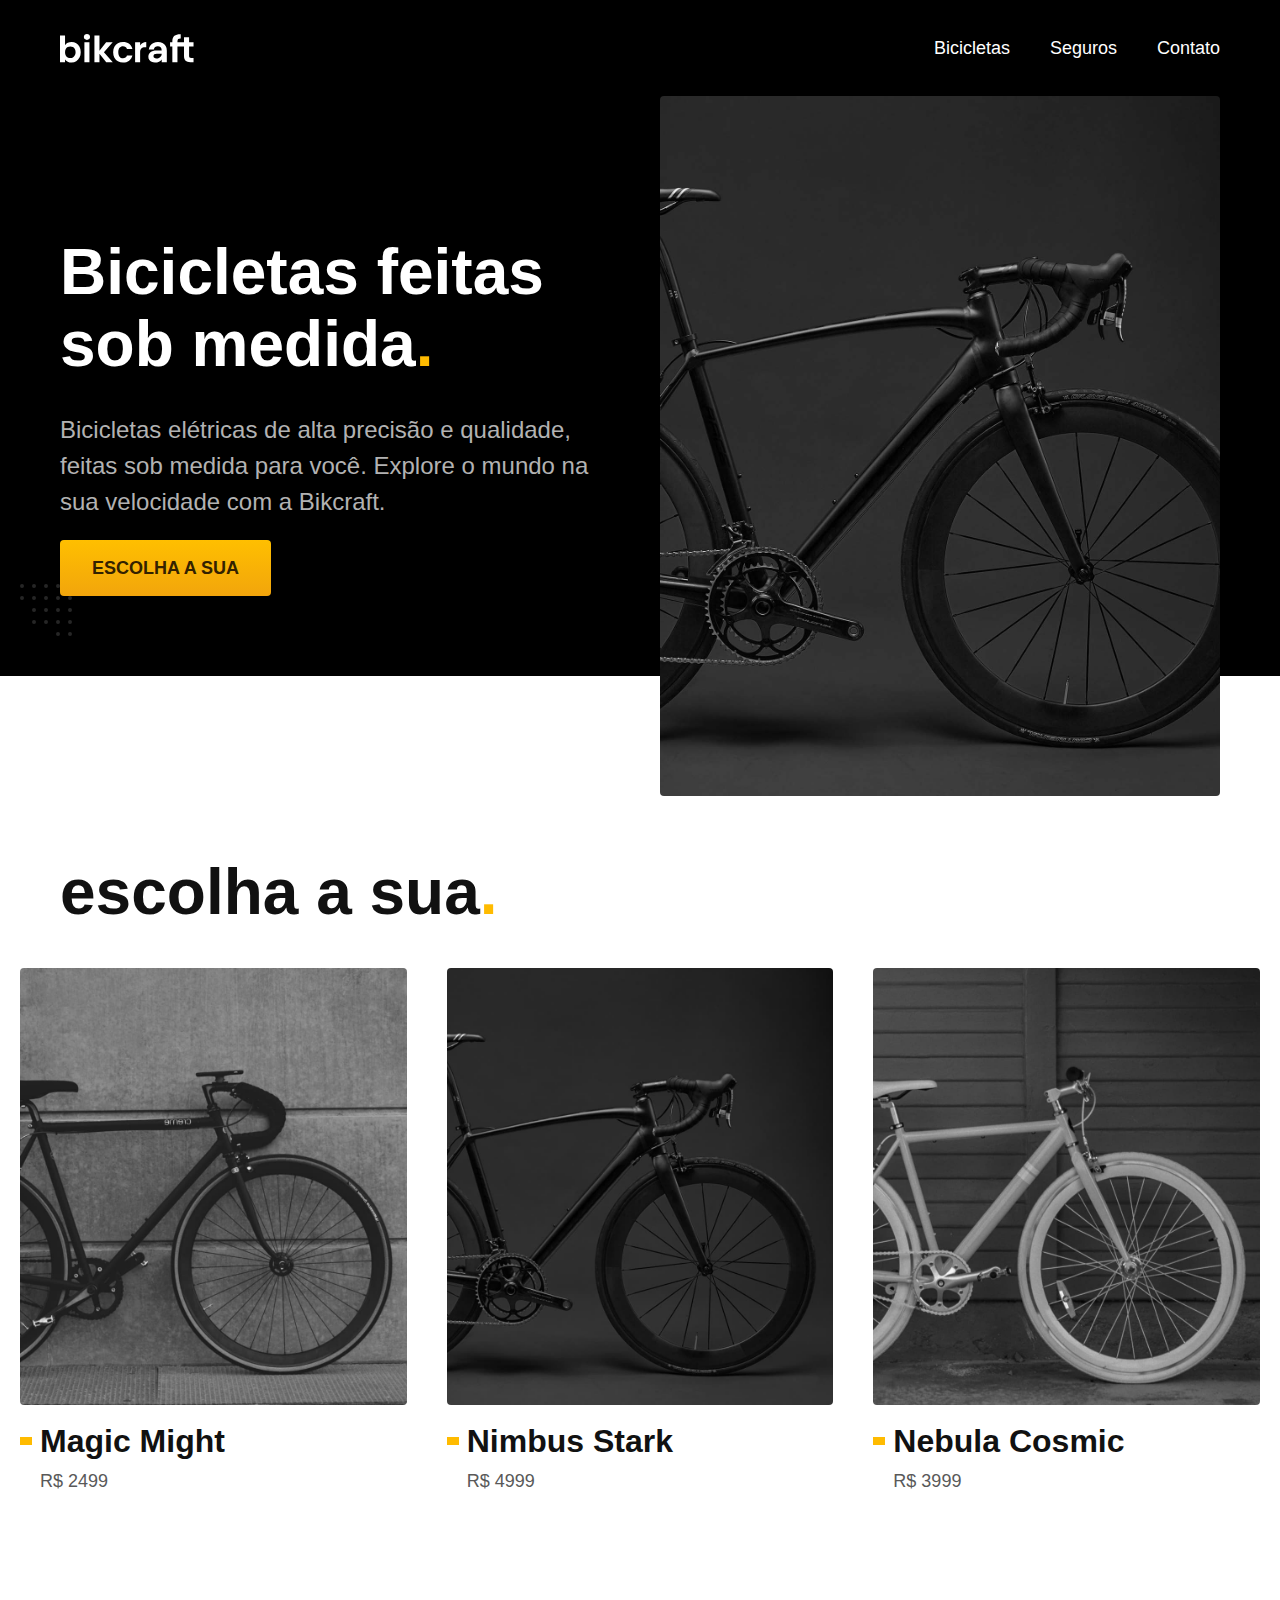
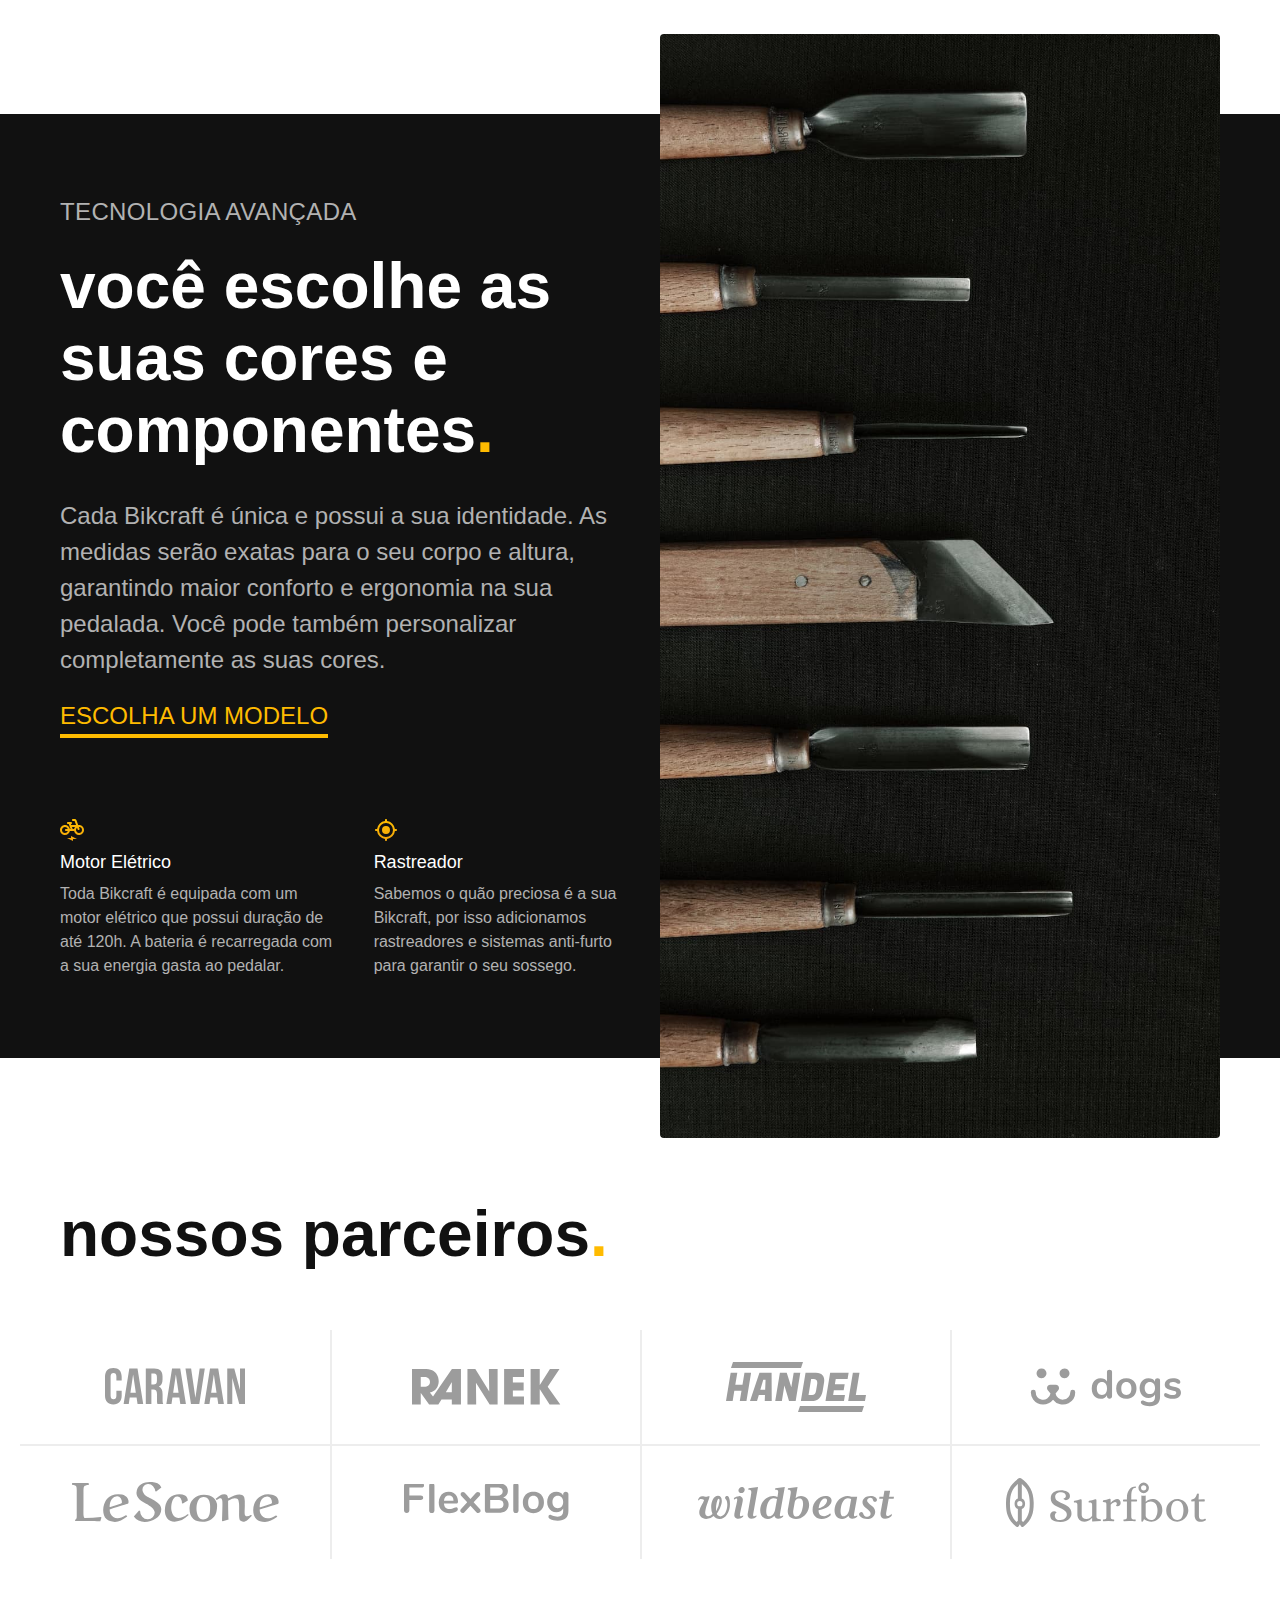
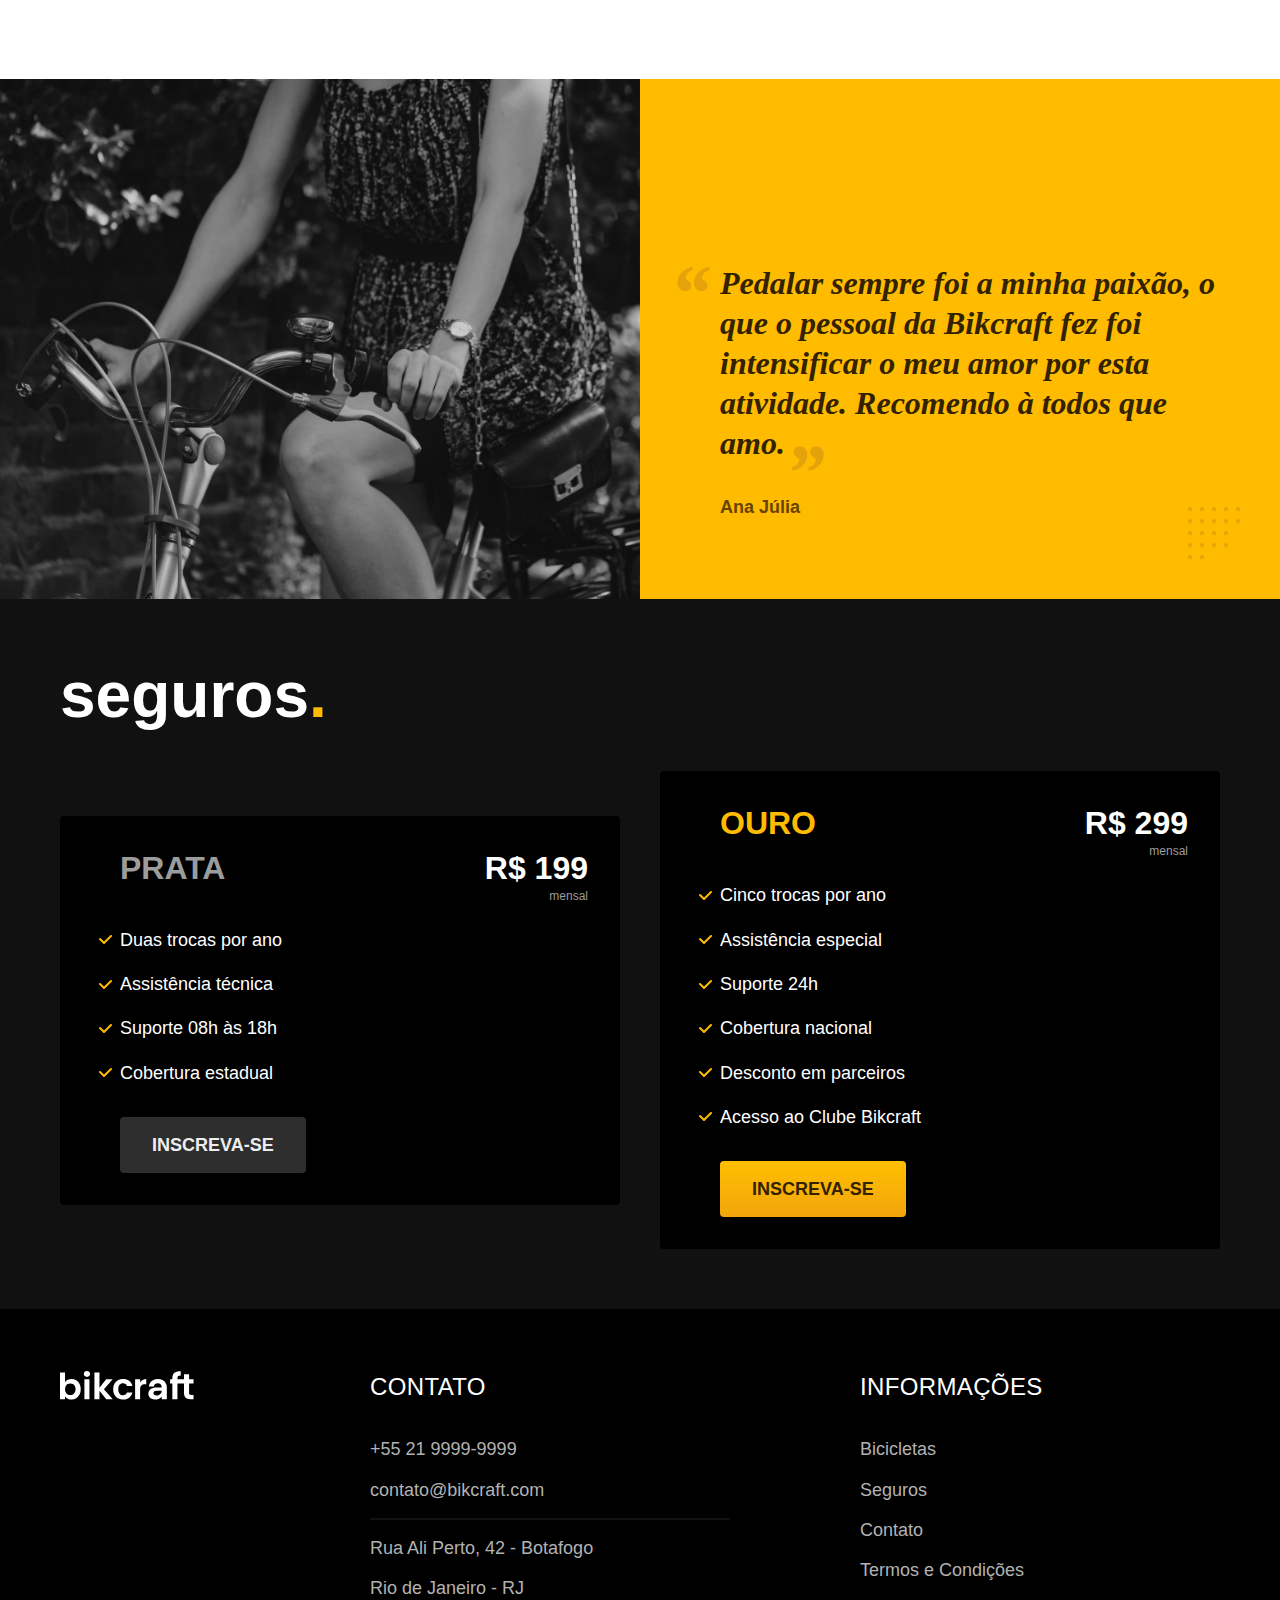
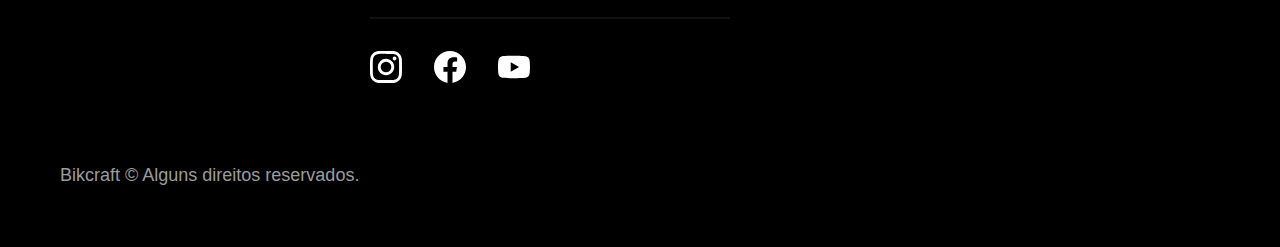
==== index.html @ 07f013b3 "titulo" ====
<!DOCTYPE html>
<html lang="pt-br">

<head>
  <meta charset="UTF-8">
  <meta name="viewport" content="width=device-width, initial-scale=1.0">

  <title>ARROIZIN - Bicicletas Elétricas</title>
  <meta name="description" content="Bicicletas elétricas de alta precisão e qualidade, feitas sob medida para o cliente. Explore o mundo na sua velocidade com a Bikcraft.">

  <link rel="preload" href="./css/style.css" as="style">
  <link rel="stylesheet" href="./css/style.css">
</head>

<body>
  <header class="header-bg">
    <div class="header container">
      <a href="./">
        <img src="./img/bikcraft.svg" width="136" height="32" alt="Bikcraft">
      </a>

      <nav aria-label="primaria">
        <ul class="header-menu font-1-m cor-0">
          <li><a href="./bicicletas.html">Bicicletas</a></li>
          <li><a href="./seguros.html">Seguros</a></li>
          <li><a href="./contato.html">Contato</a></li>
        </ul>
      </nav>
    </div>
  </header>

  <main class="introducao-bg">
    <div class="introducao container">
      <div class="introducao-conteudo">
        <h1 class="font-1-xxl cor-0">Bicicletas feitas sob medida<span class="cor-p1">.</span></h1>
        <p class="font-2-l cor-5">Bicicletas elétricas de alta precisão e qualidade, feitas sob medida para você. Explore o mundo na sua velocidade com a Bikcraft.</p>
        <a class="botao" href="./bicicletas.html">Escolha a sua</a>
      </div>
      <picture>
        <source media="(max-width: 800px)" srcset="./img/bicicletas/nimbus.jpg">
        <img src="./img/fotos/introducao.jpg" width="1280" height="1600" alt="Bicicleta elétrica preta.">
      </picture>
    </div>
  </main>

  <article class="bicicletas-lista">
    <h2 class="container font-1-xxl">escolha a sua<span class="cor-p1">.</span></h2>

    <ul>
      <li>
        <a href="./bicicletas/magic.html">
          <img src="./img/bicicletas/magic-home.jpg" alt="Bicicleta preta" width="920" height="1040">
          <h3 class="font-1-xl">Magic Might</h3>
          <span class="font-2-m cor-8">R$ 2499</span>
        </a>
      </li>
      <li>
        <a href="./bicicletas/nimbus.html">
          <img src="./img/bicicletas/nimbus-home.jpg" alt="Bicicleta preta" width="920" height="1040">
          <h3 class="font-1-xl">Nimbus Stark</h3>
          <span class="font-2-m cor-8">R$ 4999</span>
        </a>
      </li>
      <li>
        <a href="./bicicletas/nebula.html">
          <img src="./img/bicicletas/nebula-home.jpg" alt="Bicicleta preta" width="920" height="1040">
          <h3 class="font-1-xl">Nebula Cosmic</h3>
          <span class="font-2-m cor-8">R$ 3999</span>
        </a>
      </li>
    </ul>
  </article>

  <article class="tecnologia-bg">
    <div class="tecnologia container">
      <div class="tecnologia-conteudo">
        <span class="font-2-l-b cor-5">Tecnologia Avançada</span>
        <h2 class="font-1-xxl cor-0">você escolhe as suas cores e componentes<span class="cor-p1">.</span></h2>
        <p class="font-2-l cor-5">Cada Bikcraft é única e possui a sua identidade. As medidas serão exatas para o seu corpo e altura, garantindo maior conforto e ergonomia na sua pedalada. Você pode também personalizar completamente as suas cores.</p>
        <a class="link" href="./bicicletas.html">Escolha um modelo</a>
        <div class="tecnologia-vantagens">
          <div>
            <img src="./img/icones/eletrica.svg" width="24" height="24" alt="">
            <h3 class="font-1-m cor-0">Motor Elétrico</h3>
            <p class="font-2-s cor-5">Toda Bikcraft é equipada com um motor elétrico que possui duração de até 120h. A bateria é recarregada com a sua energia gasta ao pedalar.</p>
          </div>
          <div>
            <img src="./img/icones/rastreador.svg" width="24" height="24" alt="">
            <h3 class="font-1-m cor-0">Rastreador</h3>
            <p class="font-2-s cor-5">Sabemos o quão preciosa é a sua Bikcraft, por isso adicionamos rastreadores e sistemas anti-furto para garantir o seu sossego.</p>
          </div>
        </div>
      </div>
      <div class="tecnologia-imagem">
        <img src="./img/fotos/tecnologia.jpg" width="1200" height="1920" alt="">
      </div>
    </div>
  </article>

  <section class="parceiros" aria-label="Nossos Parceiros">
    <h2 class="container font-1-xxl">nossos parceiros<span class="cor-p1">.</span></h2>

    <ul>
      <li><img src="./img/parceiros/caravan.svg" alt="Caravan" width="140" height="38"></li>
      <li><img src="./img/parceiros/ranek.svg" alt="Ranek" width="149" height="36"></li>
      <li><img src="./img/parceiros/handel.svg" alt="Handel" width="140" height="50"></li>
      <li><img src="./img/parceiros/dogs.svg" alt="Dogs" width="152" height="39"></li>
      <li><img src="./img/parceiros/lescone.svg" alt="LeScone" width="208" height="41"></li>
      <li><img src="./img/parceiros/flexblog.svg" alt="FlexBlog" width="165" height="38"></li>
      <li><img src="./img/parceiros/wildbeast.svg" alt="Wildbeast" width="196" height="34"></li>
      <li><img src="./img/parceiros/surfbot.svg" alt="Surfbot" width="200" height="49"></li>
    </ul>
  </section>

  <section class="depoimento" aria-label="Depoimento">
    <div>
      <img src="./img/fotos/depoimento.jpg" width="1560" height="1360" alt="Pessoa pedalando uma bicicleta Bikcraft">
    </div>
    <div class="depoimento-conteudo">
      <blockquote class="font-1-xl cor-p5">
        <p>Pedalar sempre foi a minha paixão, o que o pessoal da Bikcraft fez foi intensificar o meu amor por esta atividade. Recomendo à todos que amo.</p>
      </blockquote>
      <span class="font-1-m-b cor-p4">Ana Júlia</span>
    </div>
  </section>

  <article class="seguros-bg">
    <div class="seguros container">
      <h2 class="font-1-xxl cor-0">seguros<span class="cor-p1">.</span></h2>
      <div class="seguros-item">
        <h3 class="font-1-xl cor-6">PRATA</h3>
        <span class="font-1-xl cor-0">R$ 199 <span class="font-1-xs cor-6">mensal</span></span>
        <ul class="font-2-m cor-0">
          <li>Duas trocas por ano</li>
          <li>Assistência técnica</li>
          <li>Suporte 08h às 18h</li>
          <li>Cobertura estadual</li>
        </ul>
        <a class="botao secundario" href="./orcamento.html">Inscreva-se</a>
      </div>

      <div class="seguros-item">
        <h3 class="font-1-xl cor-p1">OURO</h3>
        <span class="font-1-xl cor-0">R$ 299 <span class="font-1-xs cor-6">mensal</span></span>
        <ul class="font-2-m cor-0">
          <li>Cinco trocas por ano</li>
          <li>Assistência especial</li>
          <li>Suporte 24h</li>
          <li>Cobertura nacional</li>
          <li>Desconto em parceiros</li>
          <li>Acesso ao Clube Bikcraft</li>
        </ul>
        <a class="botao" href="./orcamento.html">Inscreva-se</a>
      </div>
    </div>
  </article>

  <footer class="footer-bg">
    <div class="footer container">
      <img src="./img/bikcraft.svg" width="136" height="32" alt="Bikcraft">
      <div class="footer-contato">
        <h3 class="font-2-l-b cor-0">Contato</h3>
        <ul class="font-2-m cor-5">
          <li><a href="tel:+552199999999">+55 21 9999-9999</a></li>
          <li><a href="mailto:contato@bikcraft.com">contato@bikcraft.com</a></li>
          <li>Rua Ali Perto, 42 - Botafogo</li>
          <li>Rio de Janeiro - RJ</li>
        </ul>
        <div class="footer-redes">
          <a href="./">
            <img src="./img/redes/instagram.svg" width="32" height="32" alt="Instagram">
          </a>
          <a href="./">
            <img src="./img/redes/facebook.svg" width="32" height="32" alt="Facebook">
          </a>
          <a href="./">
            <img src="./img/redes/youtube.svg" width="32" height="32" alt="Youtube">
          </a>
        </div>
      </div>
      <div class="footer-informacoes">
        <h3 class="font-2-l-b cor-0">Informações</h3>
        <nav>
          <ul class="font-1-m cor-5">
            <li><a href="./bicicletas.html">Bicicletas</a></li>
            <li><a href="./seguros.html">Seguros</a></li>
            <li><a href="./contato.html">Contato</a></li>
            <li><a href="./termos.html">Termos e Condições</a></li>
          </ul>
        </nav>
      </div>
      <p class="footer-copy font-2-m cor-6">Bikcraft © Alguns direitos reservados.</p>
    </div>
  </footer>
</body>

</html>
---- css/style.css ----
@import "./global/global.css";
@import "./utilidades/tipografia.css";
@import "./utilidades/cores.css";

@import "./global/header.css";
@import "./global/footer.css";

/* Utilidades */
@import "./utilidades/componentes.css";
@import "./utilidades/formulario.css";

/* Home */
@import "./home/introducao.css";
@import "./home/tecnologia.css";
@import "./home/parceiros.css";
@import "./home/depoimento.css";

/* Bicicletas */
@import "./bicicletas/bicicletas-lista.css";
@import "./bicicletas/bicicletas.css";

/* Bicicleta */
@import "./bicicleta/bicicleta.css";
@import "./bicicleta/seguro.css";

/* Seguros */
@import "./seguros/seguros.css";
@import "./seguros/vantagens.css";
@import "./seguros/perguntas.css";

/* Contato */
@import "./contato/contato.css";
@import "./contato/lojas.css";

/* Contato */
@import "./orcamento/orcamento.css";

/* Termos */
@import "./termos/termos.css";
---- css/style.css ----
@import "./global/global.css";
@import "./utilidades/tipografia.css";
@import "./utilidades/cores.css";

@import "./global/header.css";
@import "./global/footer.css";

/* Utilidades */
@import "./utilidades/componentes.css";
@import "./utilidades/formulario.css";

/* Home */
@import "./home/introducao.css";
@import "./home/tecnologia.css";
@import "./home/parceiros.css";
@import "./home/depoimento.css";

/* Bicicletas */
@import "./bicicletas/bicicletas-lista.css";
@import "./bicicletas/bicicletas.css";

/* Bicicleta */
@import "./bicicleta/bicicleta.css";
@import "./bicicleta/seguro.css";

/* Seguros */
@import "./seguros/seguros.css";
@import "./seguros/vantagens.css";
@import "./seguros/perguntas.css";

/* Contato */
@import "./contato/contato.css";
@import "./contato/lojas.css";

/* Contato */
@import "./orcamento/orcamento.css";

/* Termos */
@import "./termos/termos.css";
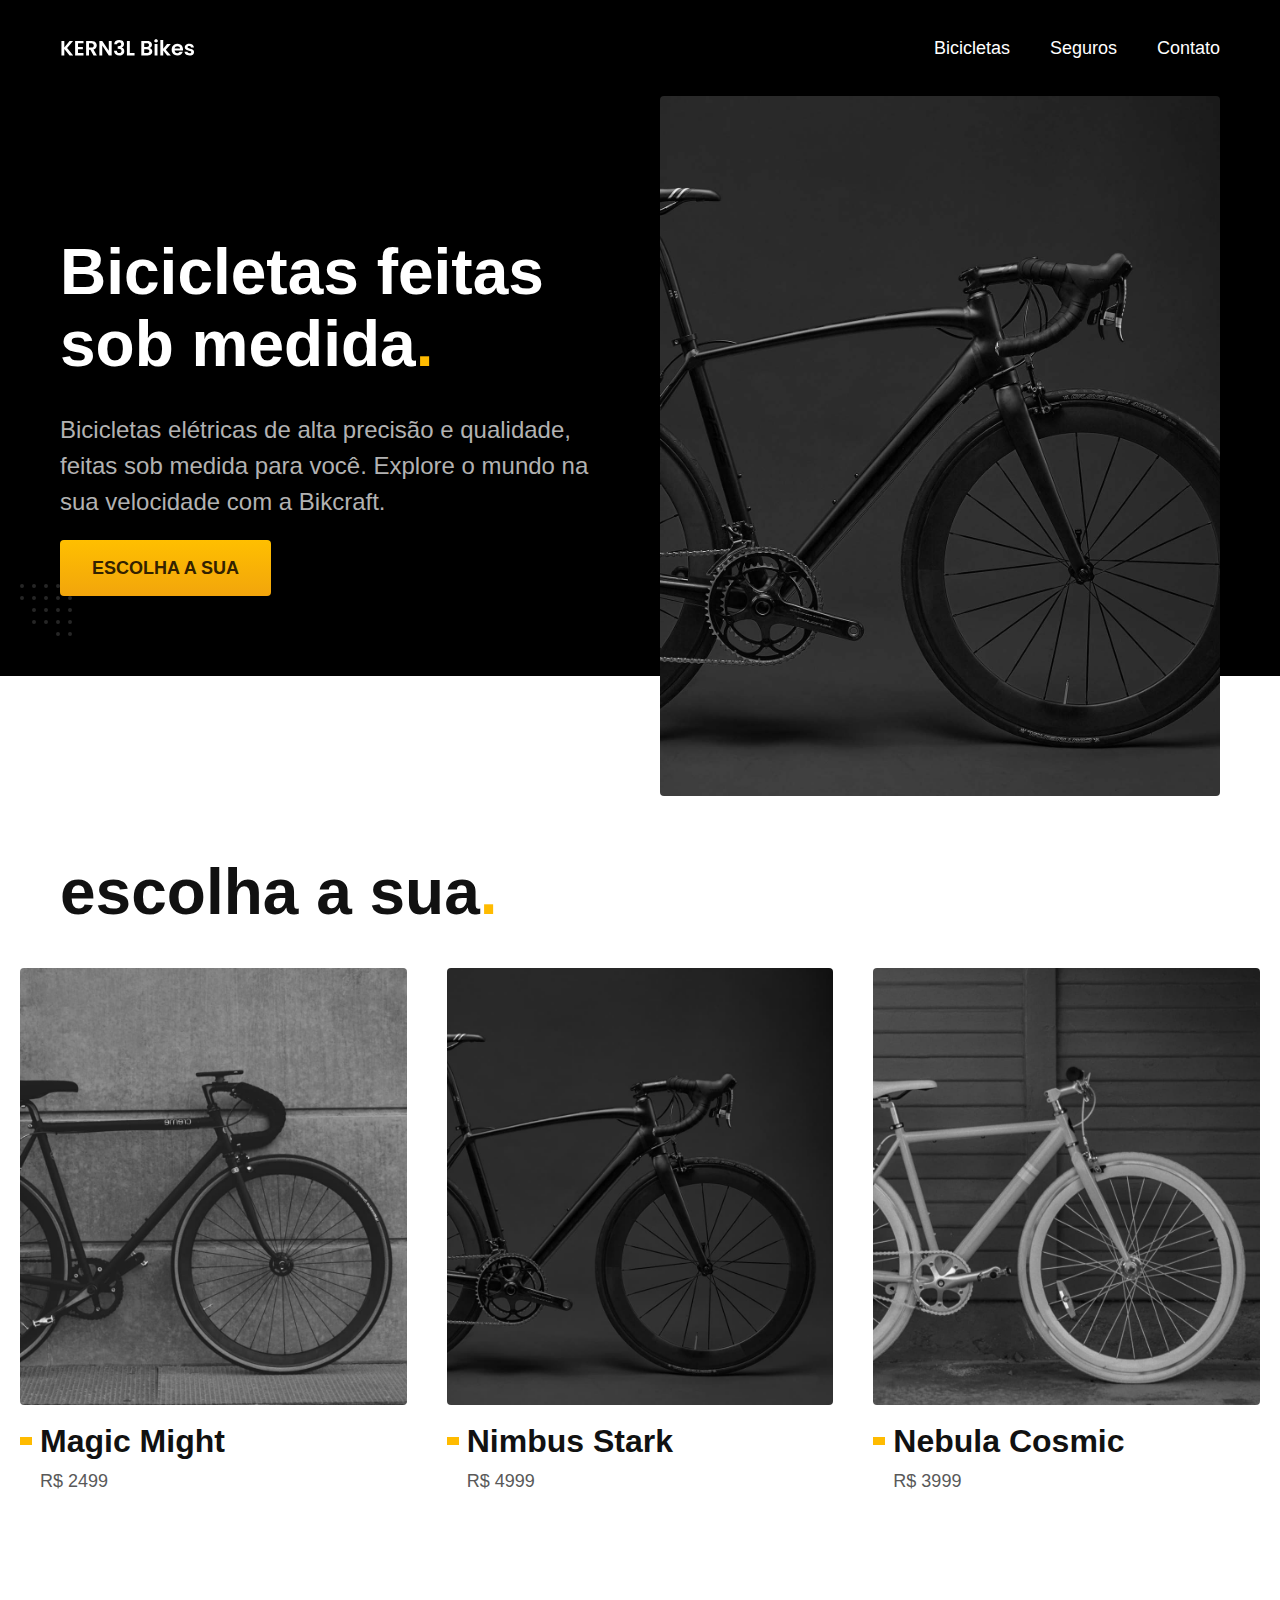
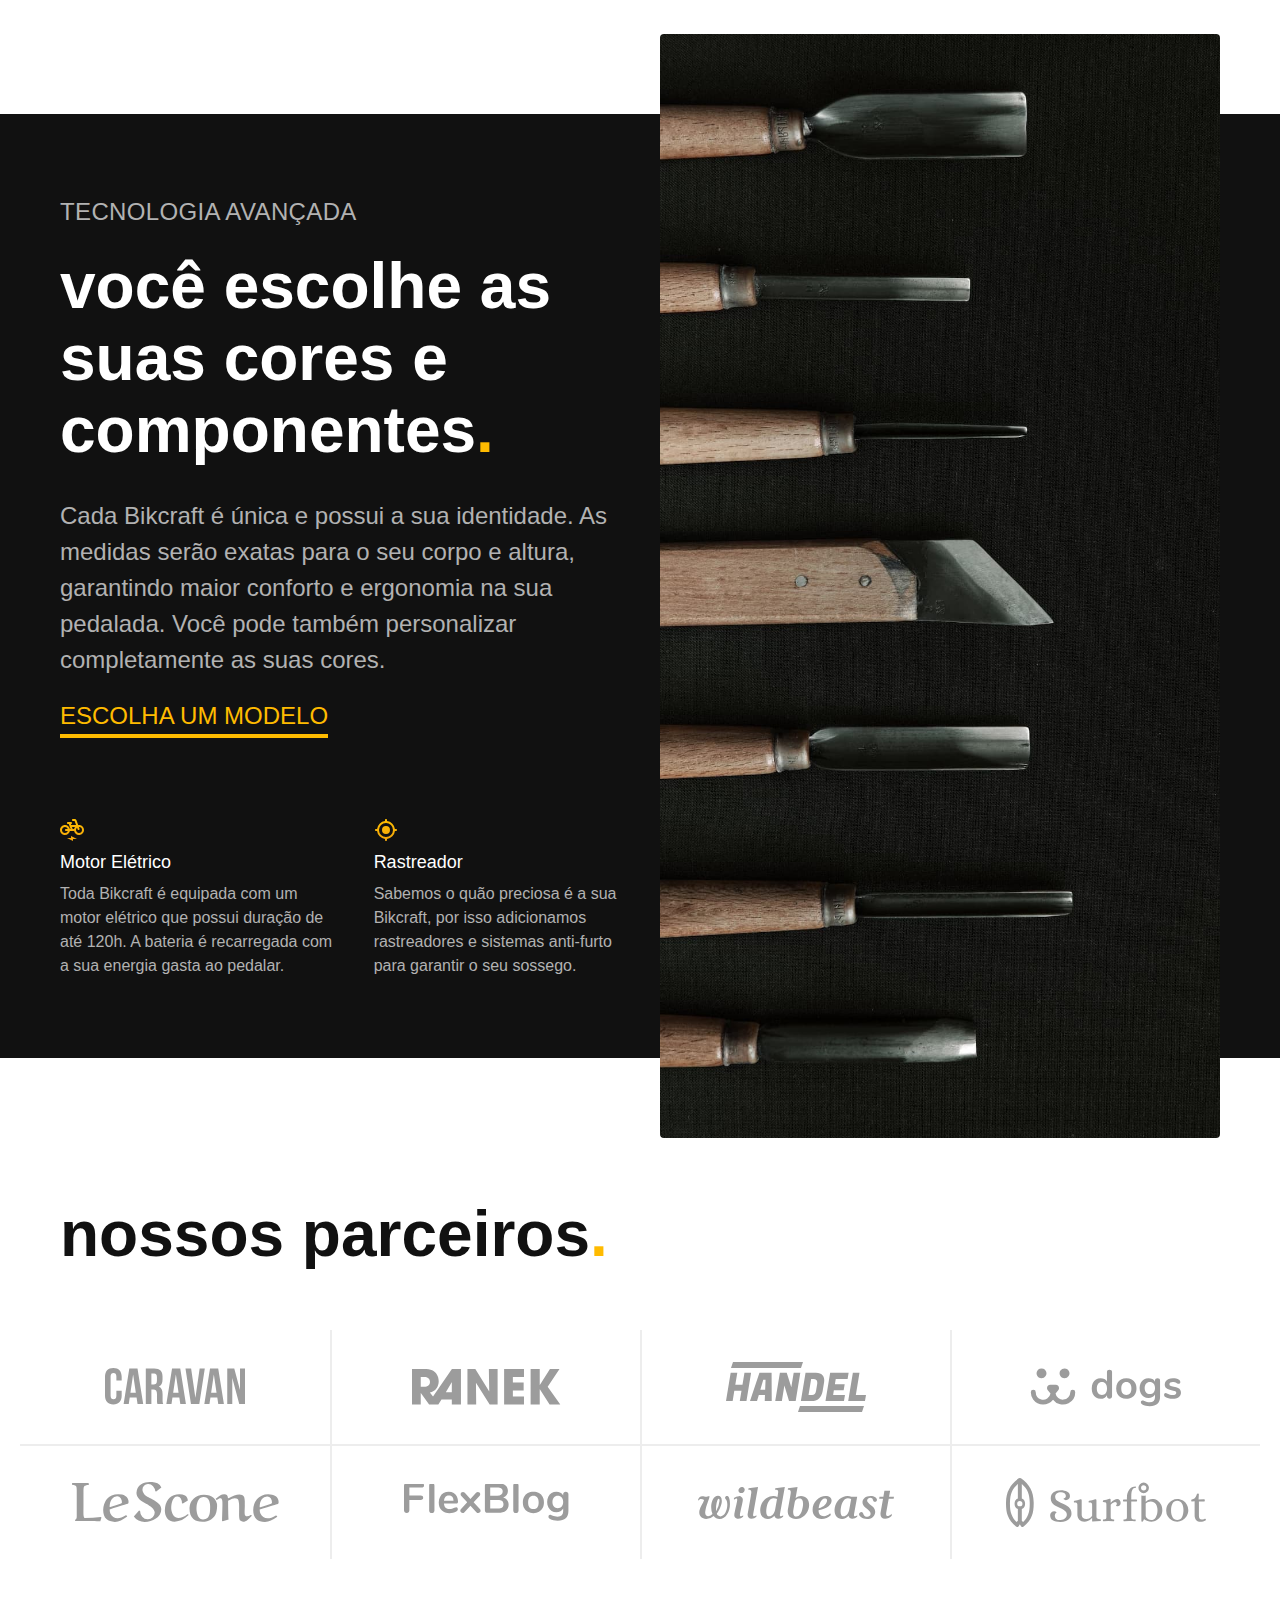
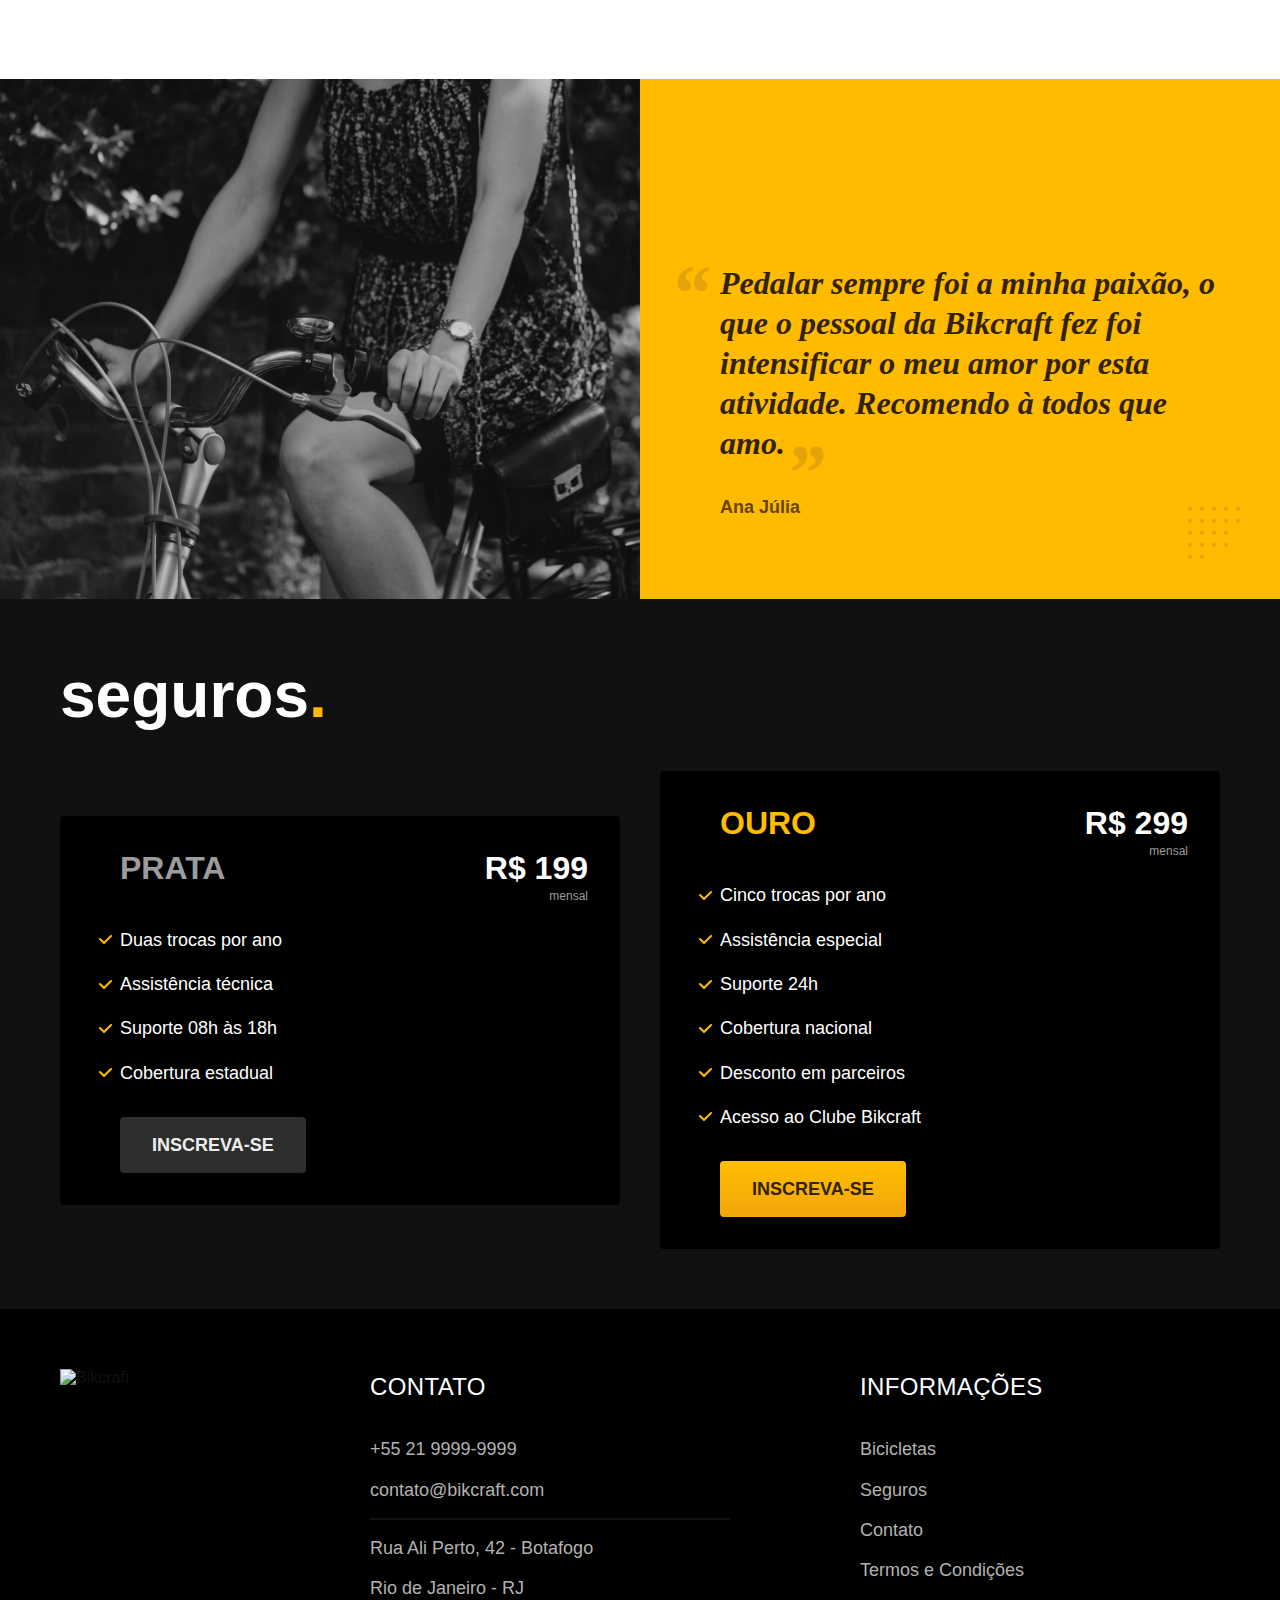
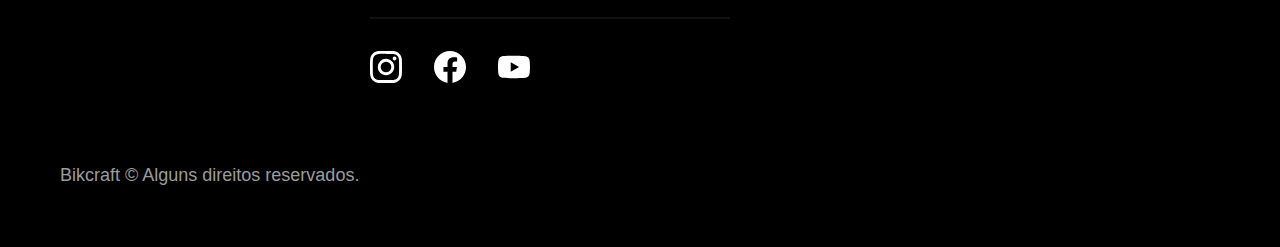
==== commit 4fec62cd: "Icon titulo" ====
--- a/index.html
+++ b/index.html
@@ -5,7 +5,7 @@
   <meta charset="UTF-8">
   <meta name="viewport" content="width=device-width, initial-scale=1.0">
 
-  <title>ARROIZIN - Bicicletas Elétricas</title>
+  <title> Aurora Bikes</title>
   <meta name="description" content="Bicicletas elétricas de alta precisão e qualidade, feitas sob medida para o cliente. Explore o mundo na sua velocidade com a Bikcraft.">
 
   <link rel="preload" href="./css/style.css" as="style">
@@ -16,7 +16,7 @@
   <header class="header-bg">
     <div class="header container">
       <a href="./">
-        <img src="./img/bikcraft.svg" width="136" height="32" alt="Bikcraft">
+        <img src="./img/kernel.svg" width="136" height="32" alt="kernel">
       </a>
 
       <nav aria-label="primaria">
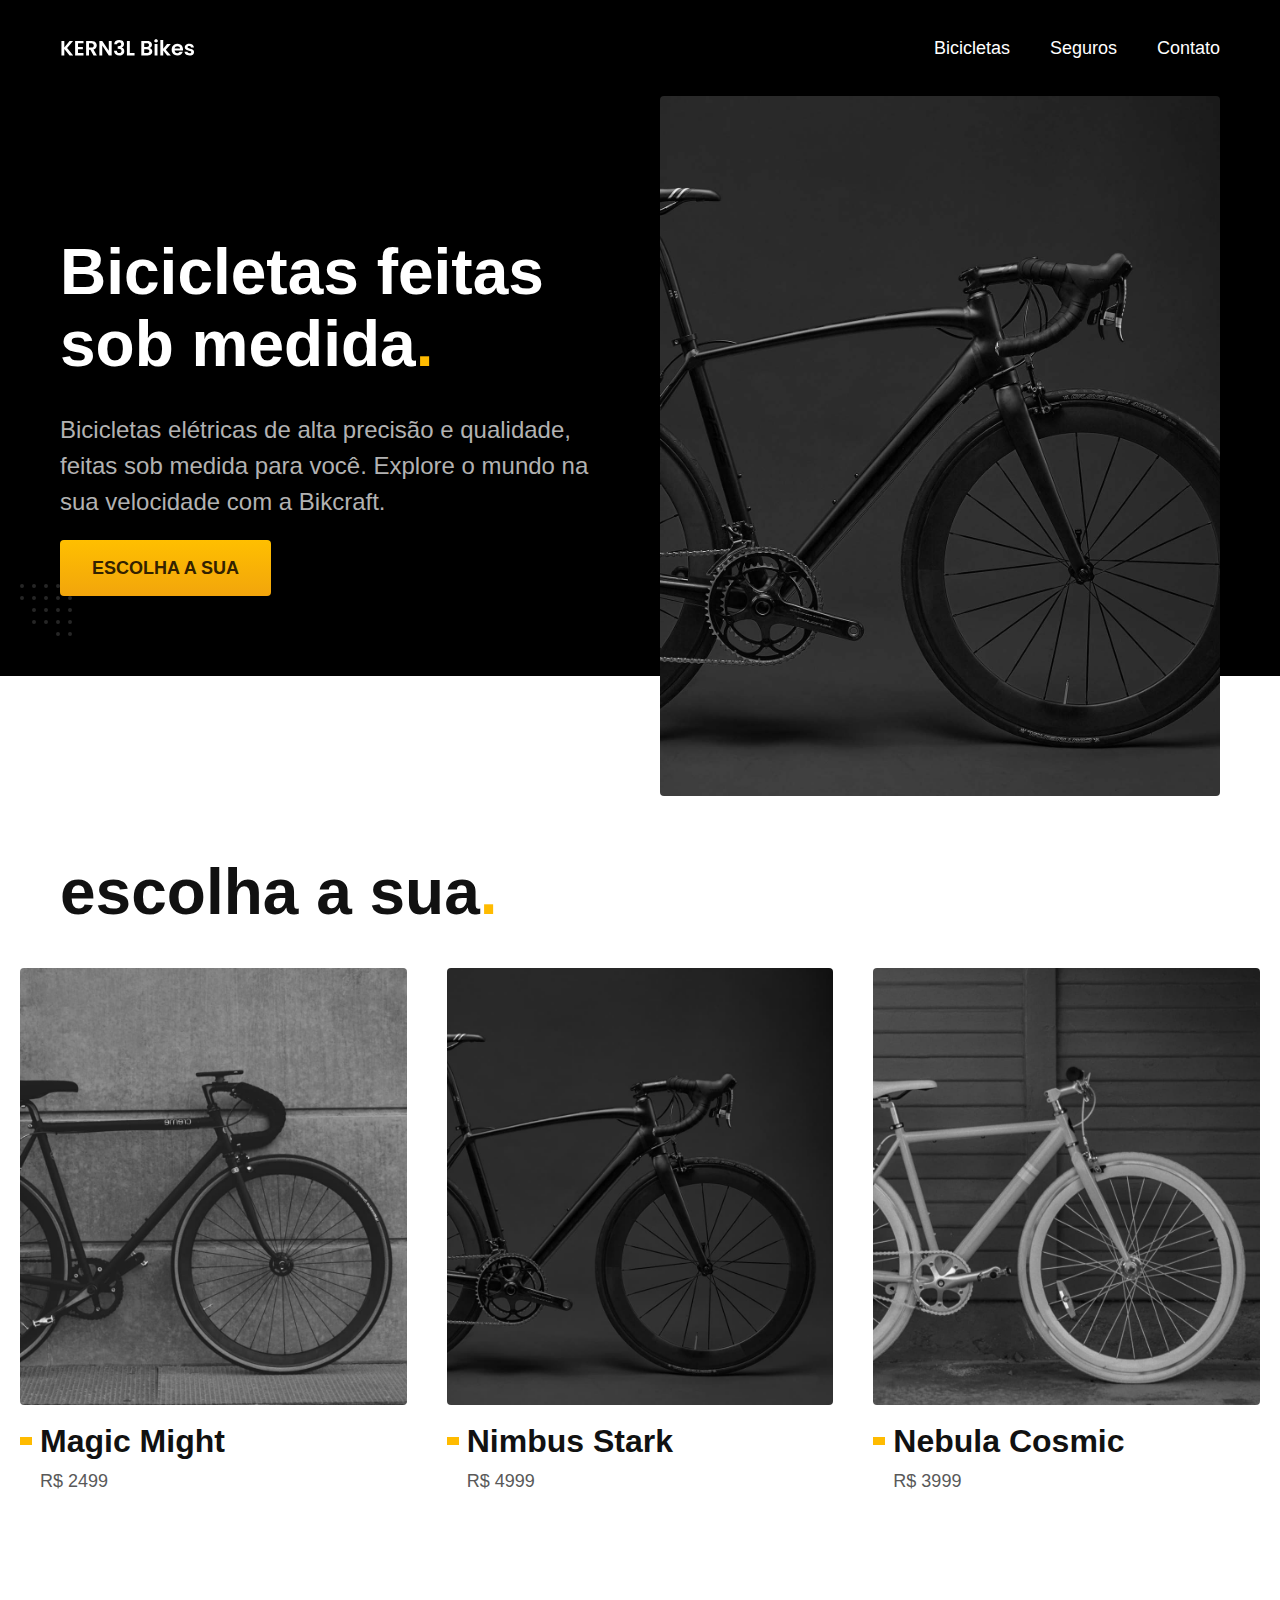
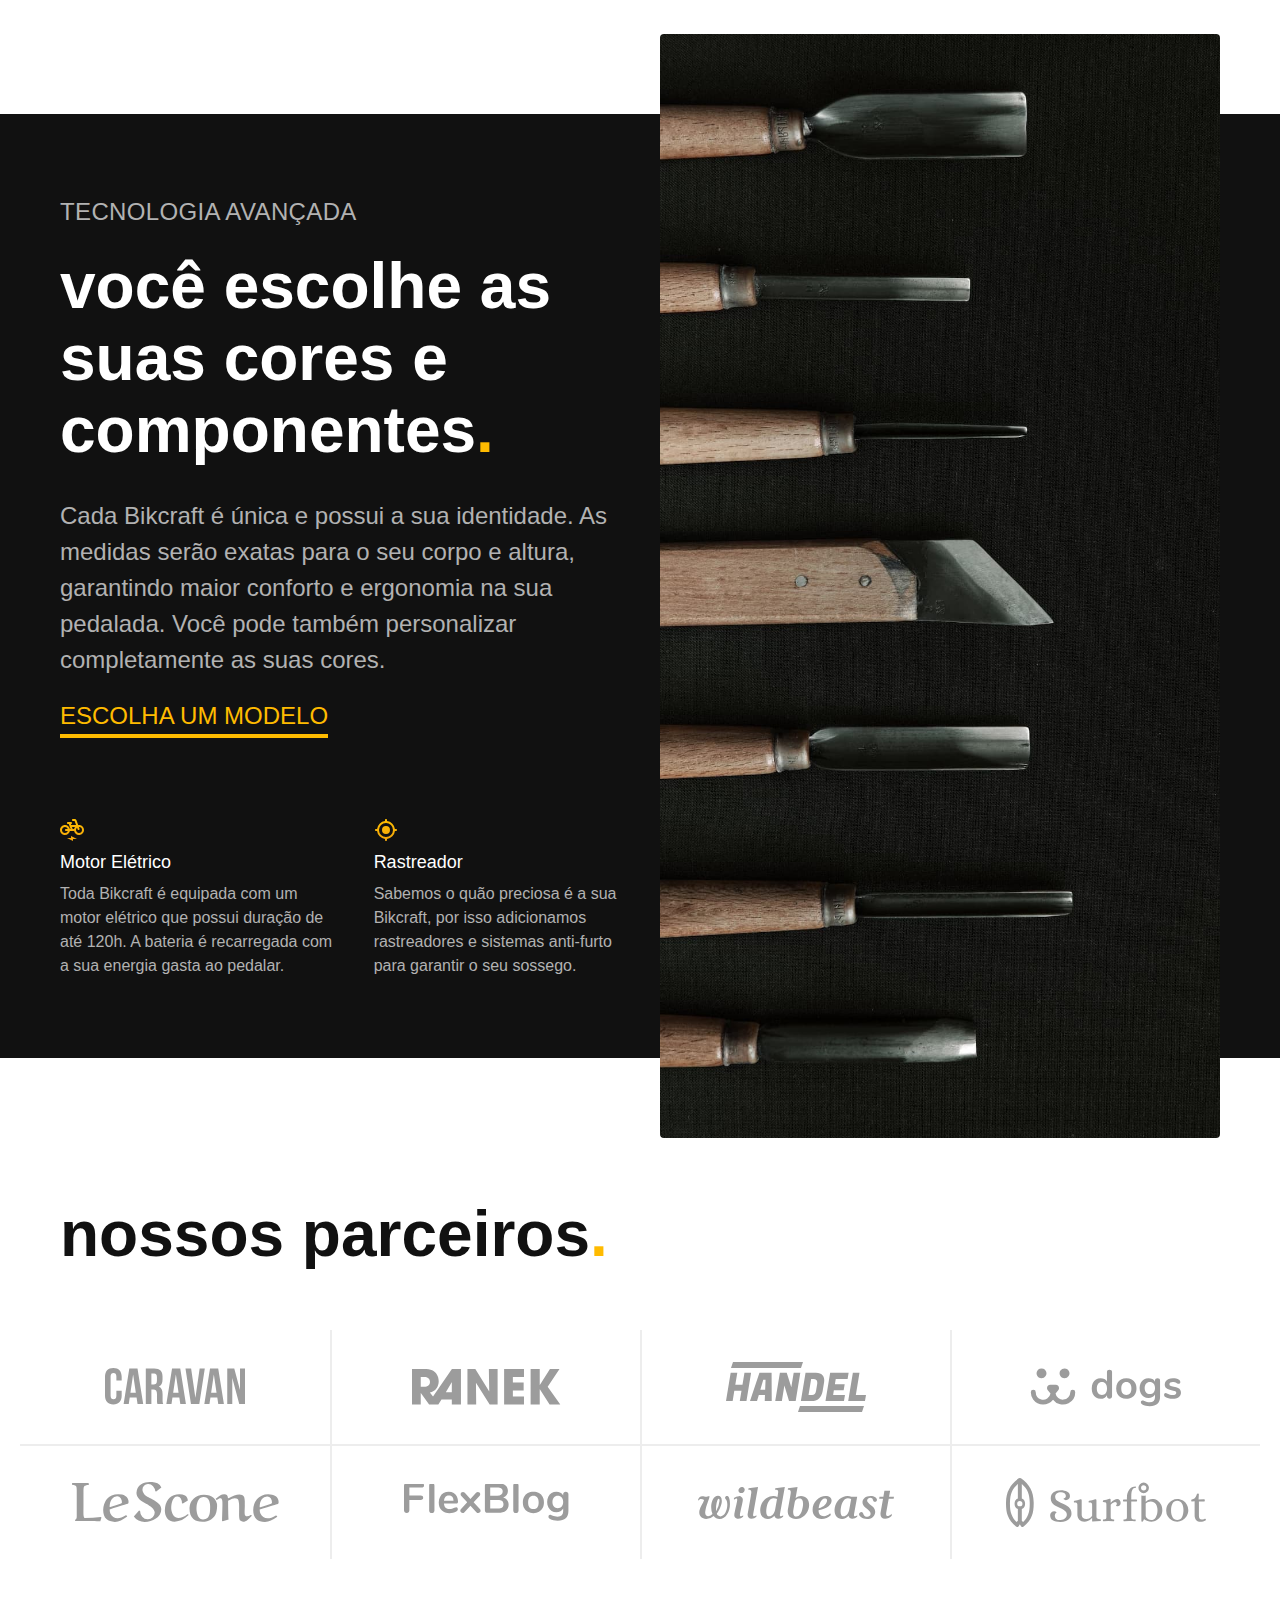
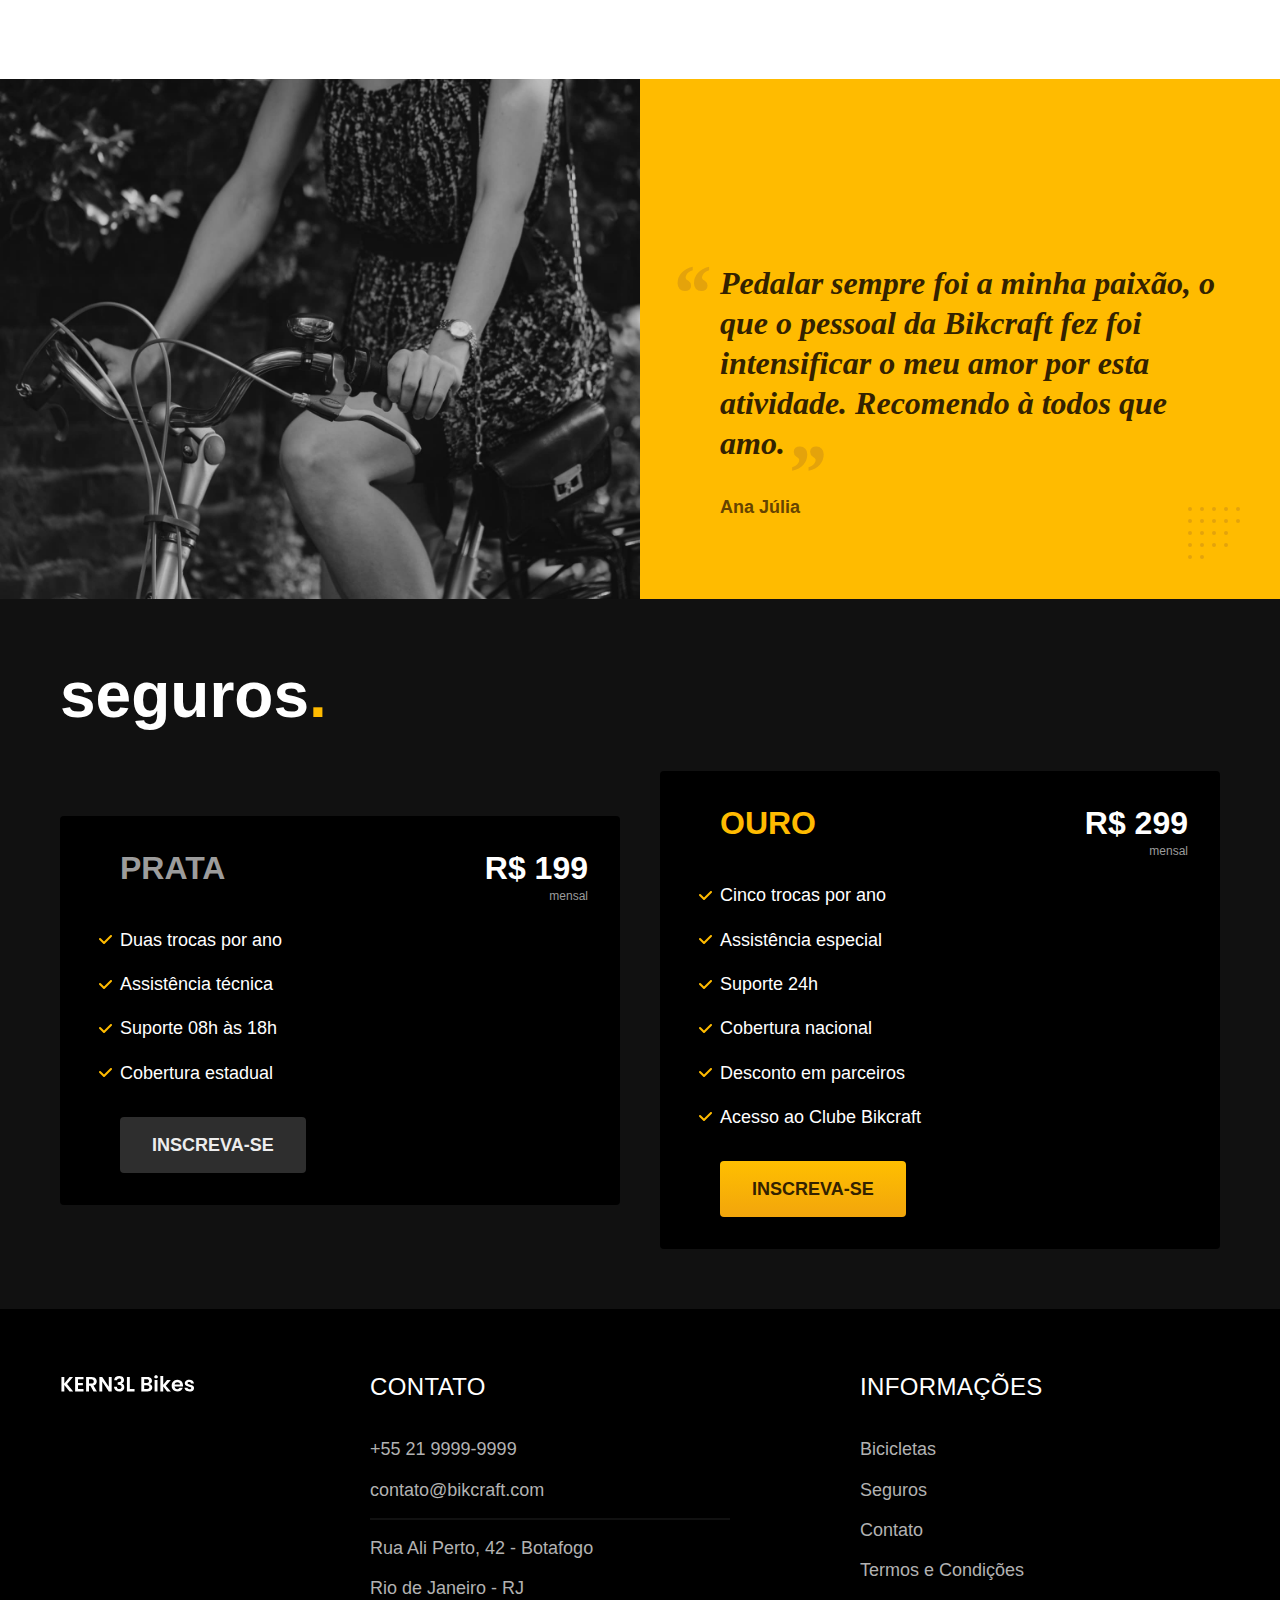
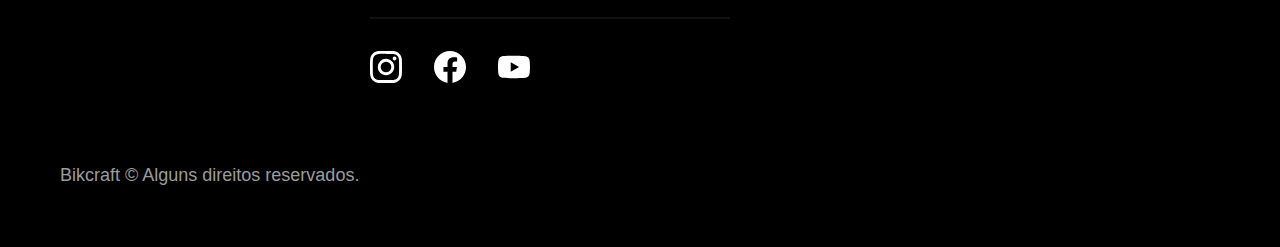
==== commit 3d3ca8a4: "svg up" ====
--- a/index.html
+++ b/index.html
@@ -5,7 +5,7 @@
   <meta charset="UTF-8">
   <meta name="viewport" content="width=device-width, initial-scale=1.0">
 
-  <title> Aurora Bikes</title>
+  <title> KERN3L Bikes</title>
   <meta name="description" content="Bicicletas elétricas de alta precisão e qualidade, feitas sob medida para o cliente. Explore o mundo na sua velocidade com a Bikcraft.">
 
   <link rel="preload" href="./css/style.css" as="style">
@@ -157,7 +157,7 @@
 
   <footer class="footer-bg">
     <div class="footer container">
-      <img src="./img/bikcraft.svg" width="136" height="32" alt="Bikcraft">
+      <img src="./img/kernel.svg" width="136" height="32" alt="kernel">
       <div class="footer-contato">
         <h3 class="font-2-l-b cor-0">Contato</h3>
         <ul class="font-2-m cor-5">
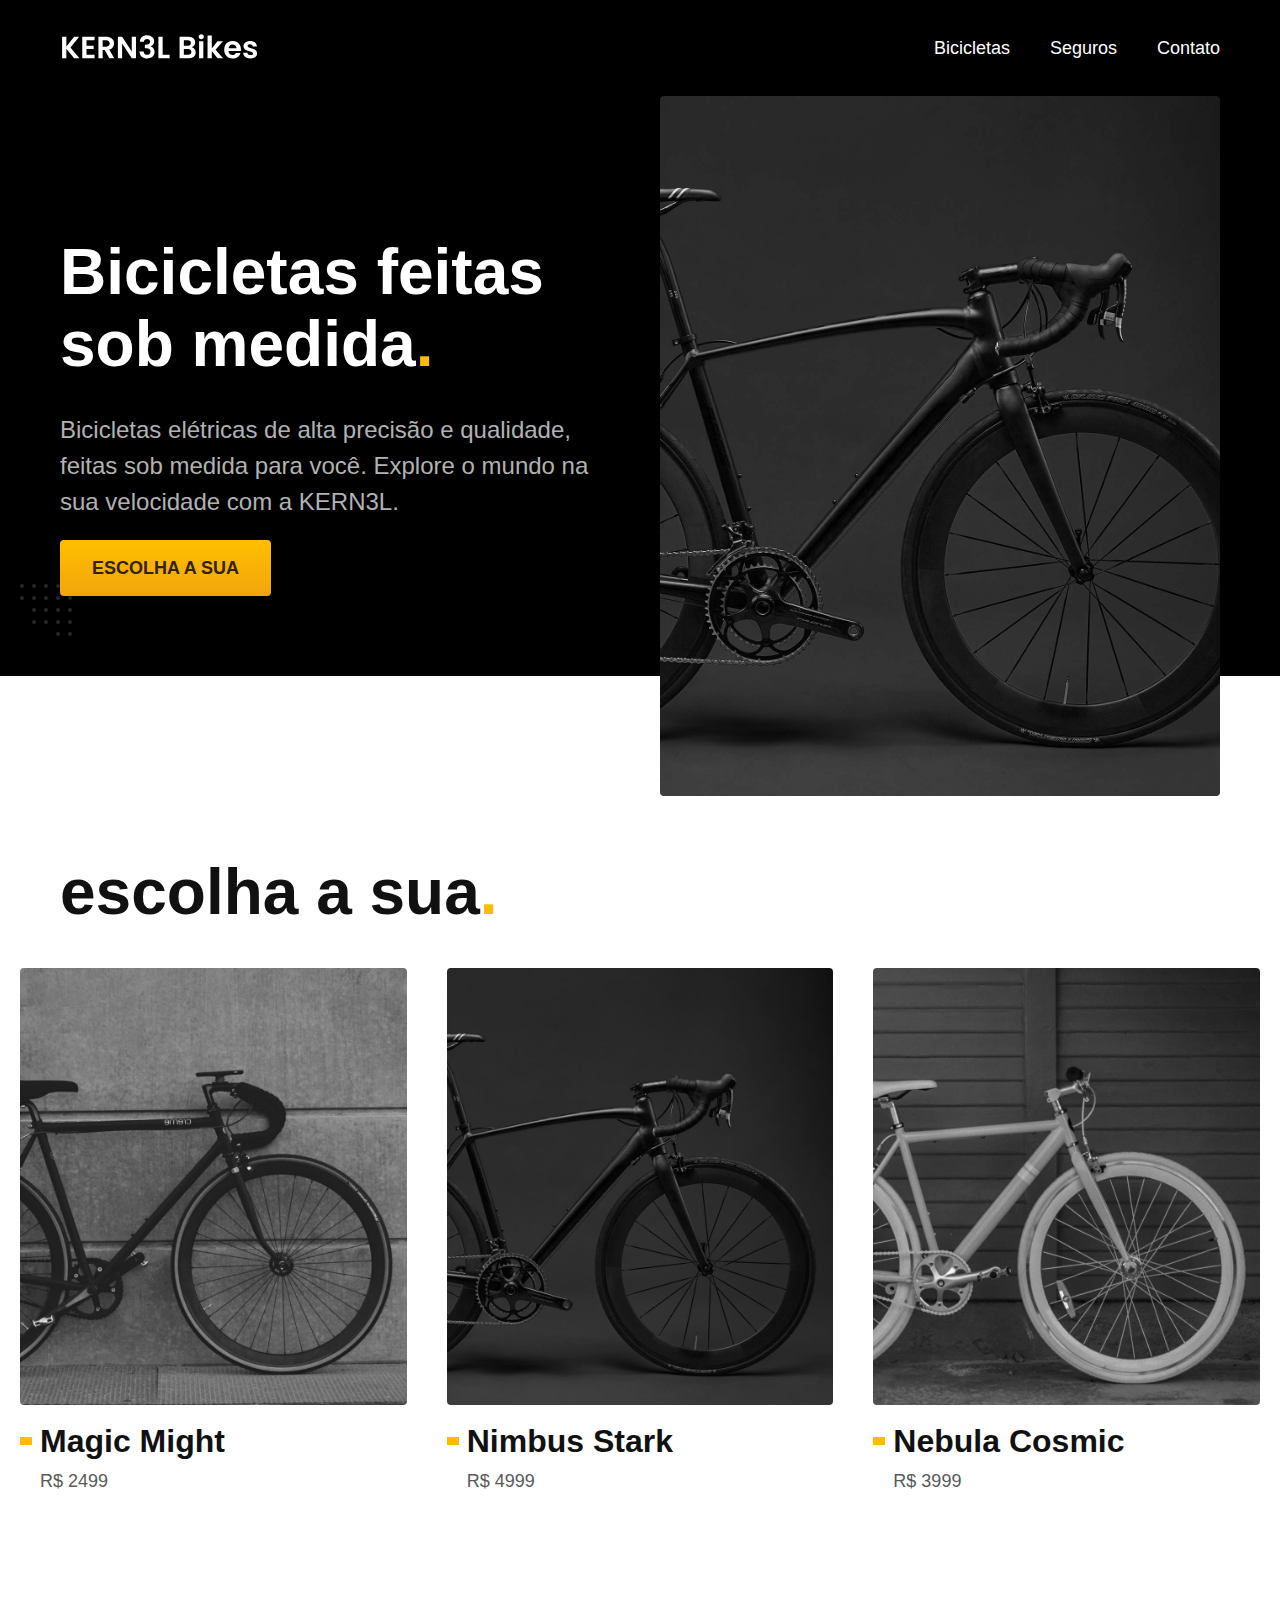
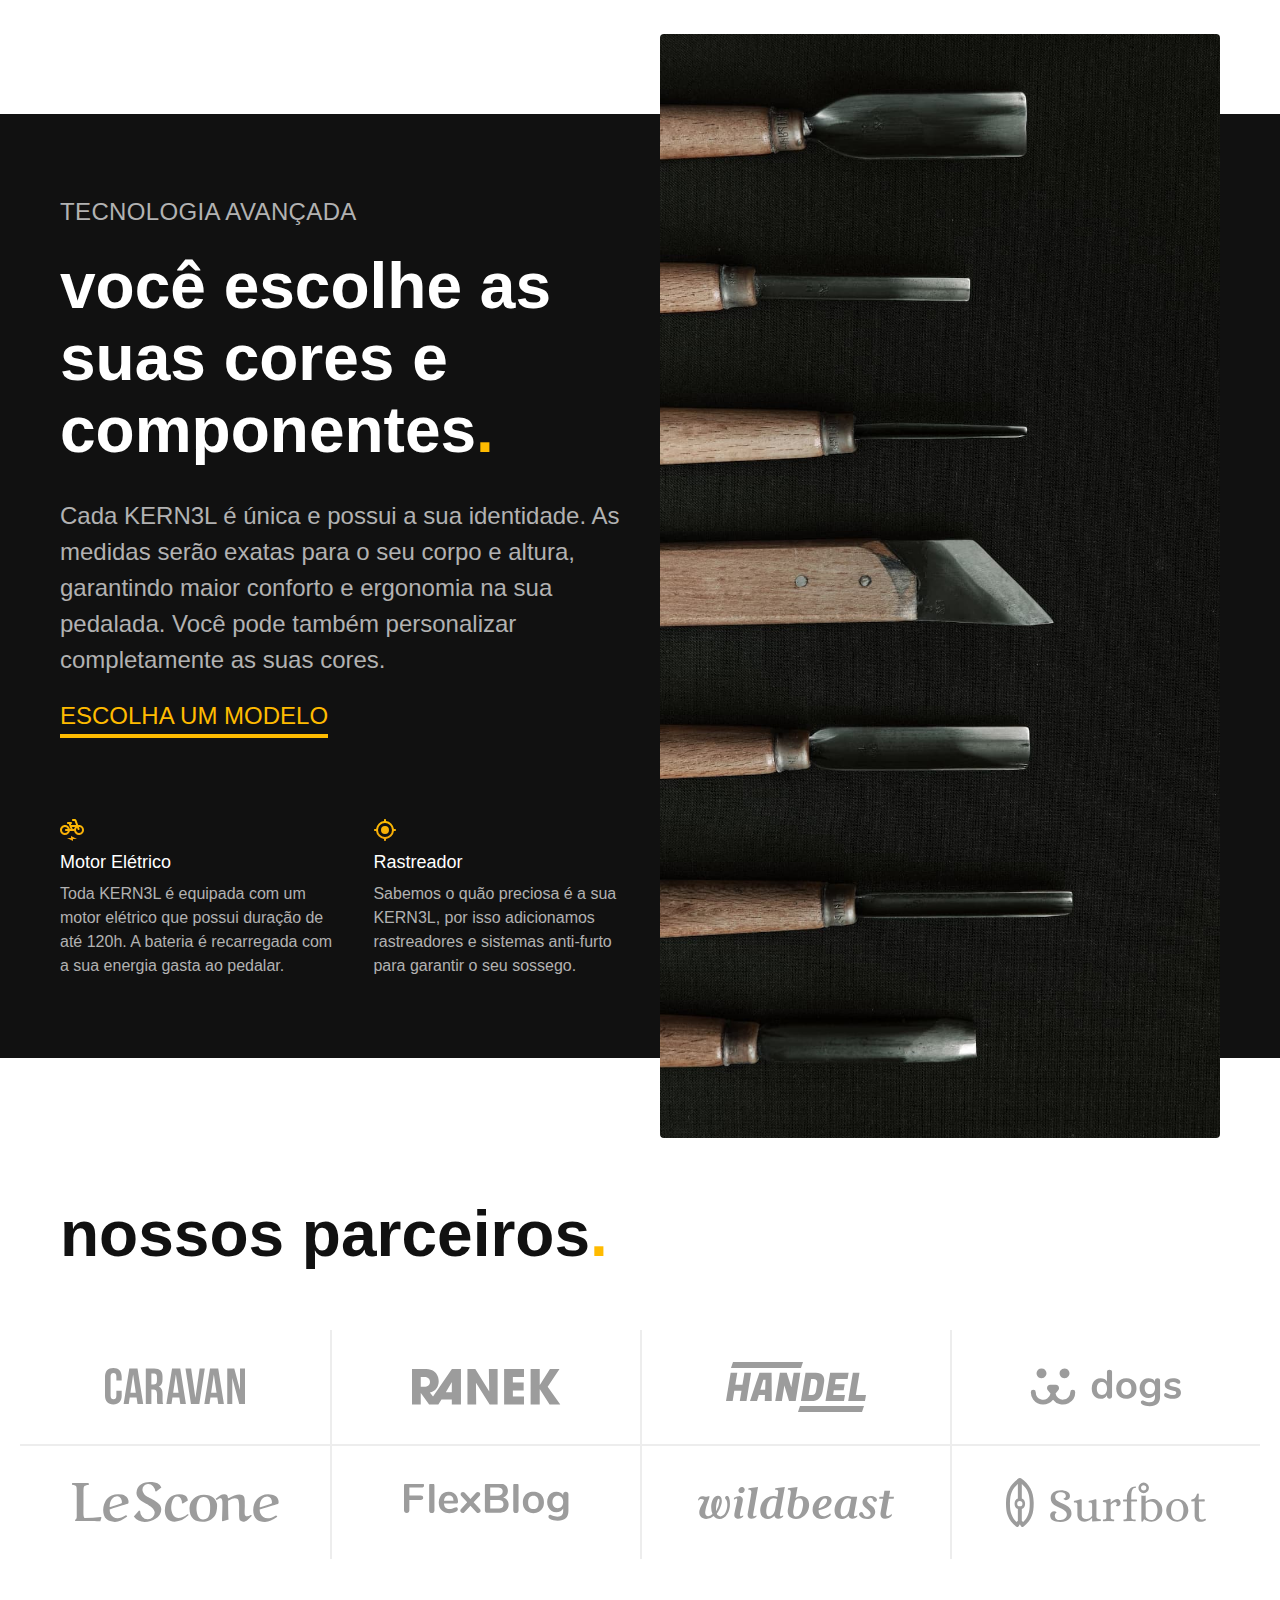
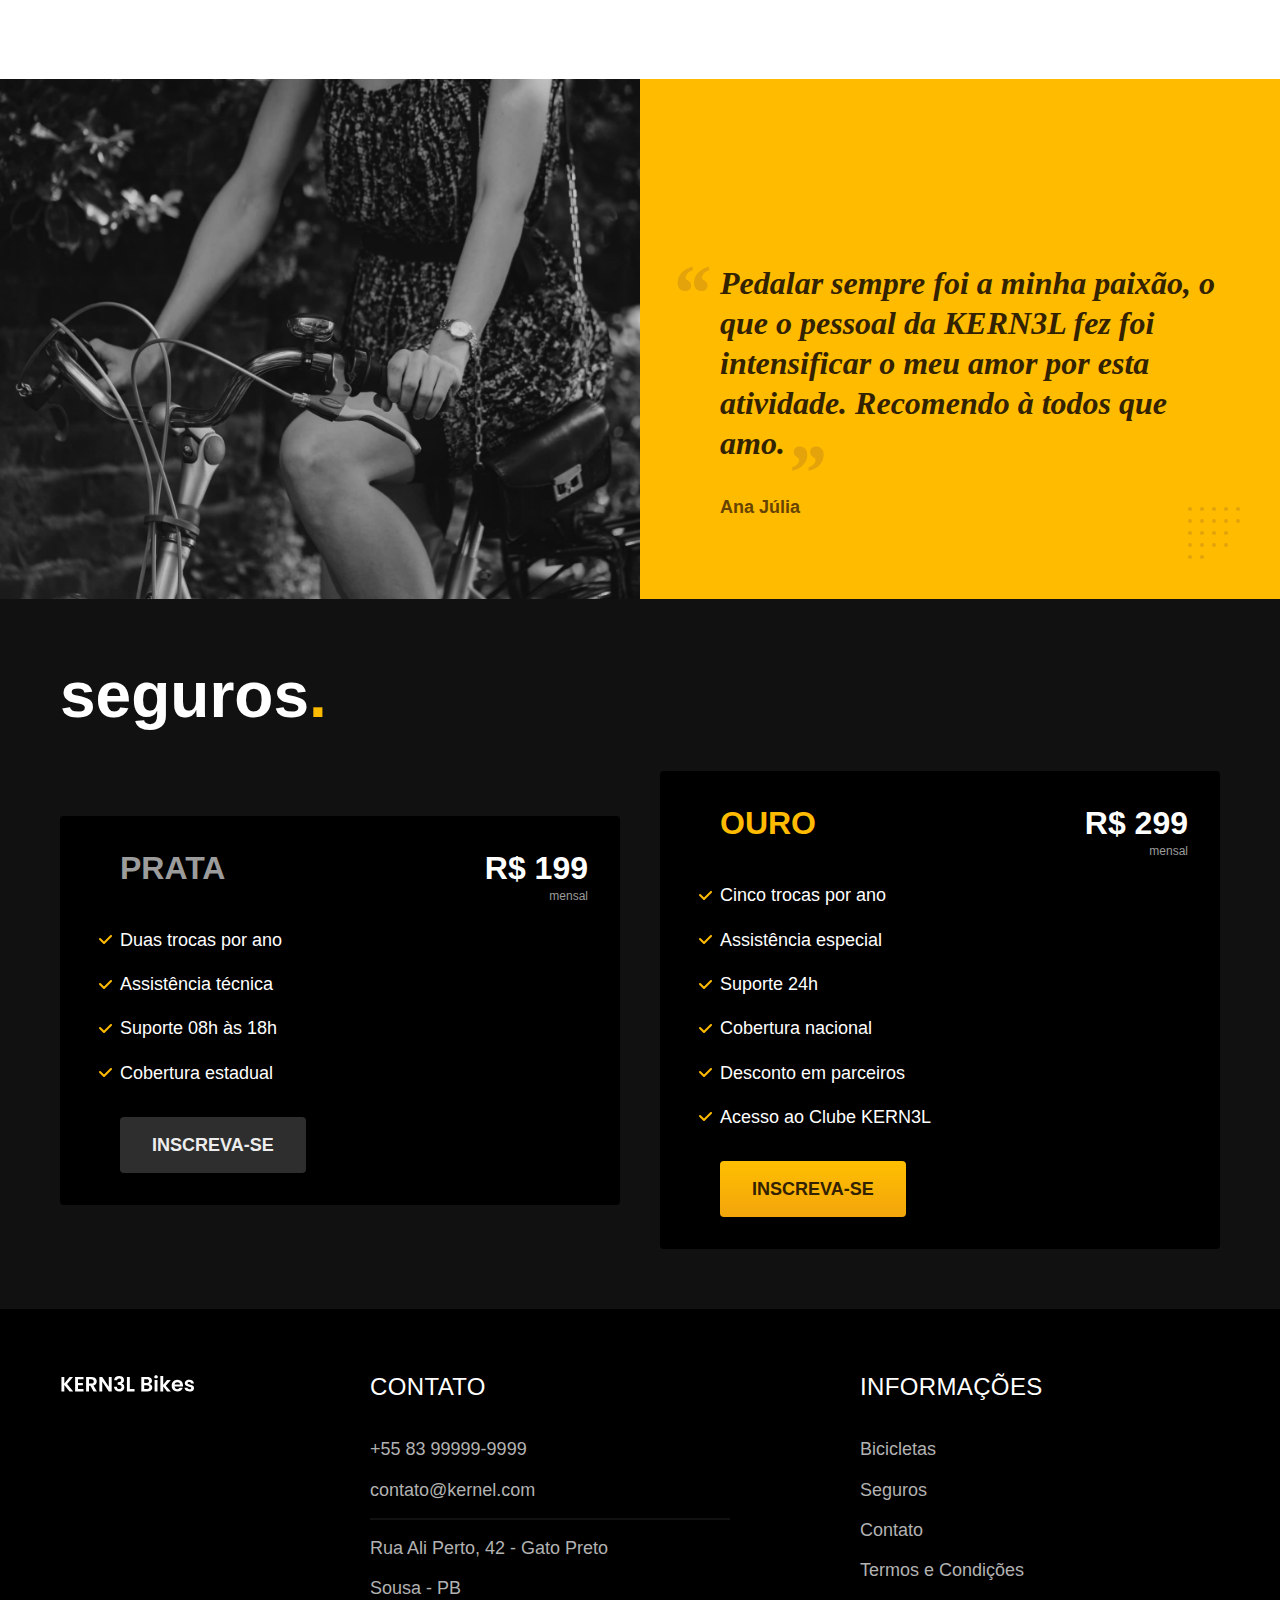
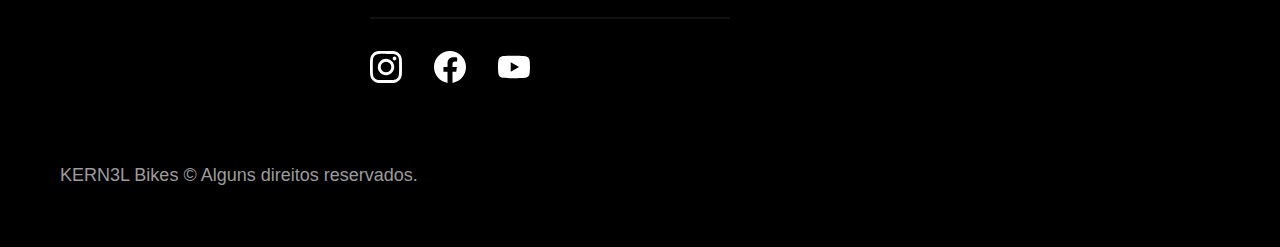
==== commit 0f6d49db: "versao-beta" ====
--- a/index.html
+++ b/index.html
@@ -6,7 +6,7 @@
   <meta name="viewport" content="width=device-width, initial-scale=1.0">
 
   <title> KERN3L Bikes</title>
-  <meta name="description" content="Bicicletas elétricas de alta precisão e qualidade, feitas sob medida para o cliente. Explore o mundo na sua velocidade com a Bikcraft.">
+  <meta name="description" content="Bicicletas elétricas de alta precisão e qualidade, feitas sob medida para o cliente. Explore o mundo na sua velocidade com a KERN3L.">
 
   <link rel="preload" href="./css/style.css" as="style">
   <link rel="stylesheet" href="./css/style.css">
@@ -16,7 +16,7 @@
   <header class="header-bg">
     <div class="header container">
       <a href="./">
-        <img src="./img/kernel.svg" width="136" height="32" alt="kernel">
+        <img src="./img/kernel.svg" width="200" height="45" alt="kernel">
       </a>
 
       <nav aria-label="primaria">
@@ -33,7 +33,7 @@
     <div class="introducao container">
       <div class="introducao-conteudo">
         <h1 class="font-1-xxl cor-0">Bicicletas feitas sob medida<span class="cor-p1">.</span></h1>
-        <p class="font-2-l cor-5">Bicicletas elétricas de alta precisão e qualidade, feitas sob medida para você. Explore o mundo na sua velocidade com a Bikcraft.</p>
+        <p class="font-2-l cor-5">Bicicletas elétricas de alta precisão e qualidade, feitas sob medida para você. Explore o mundo na sua velocidade com a KERN3L.</p>
         <a class="botao" href="./bicicletas.html">Escolha a sua</a>
       </div>
       <picture>
@@ -76,18 +76,18 @@
       <div class="tecnologia-conteudo">
         <span class="font-2-l-b cor-5">Tecnologia Avançada</span>
         <h2 class="font-1-xxl cor-0">você escolhe as suas cores e componentes<span class="cor-p1">.</span></h2>
-        <p class="font-2-l cor-5">Cada Bikcraft é única e possui a sua identidade. As medidas serão exatas para o seu corpo e altura, garantindo maior conforto e ergonomia na sua pedalada. Você pode também personalizar completamente as suas cores.</p>
+        <p class="font-2-l cor-5">Cada KERN3L é única e possui a sua identidade. As medidas serão exatas para o seu corpo e altura, garantindo maior conforto e ergonomia na sua pedalada. Você pode também personalizar completamente as suas cores.</p>
         <a class="link" href="./bicicletas.html">Escolha um modelo</a>
         <div class="tecnologia-vantagens">
           <div>
             <img src="./img/icones/eletrica.svg" width="24" height="24" alt="">
             <h3 class="font-1-m cor-0">Motor Elétrico</h3>
-            <p class="font-2-s cor-5">Toda Bikcraft é equipada com um motor elétrico que possui duração de até 120h. A bateria é recarregada com a sua energia gasta ao pedalar.</p>
+            <p class="font-2-s cor-5">Toda KERN3L é equipada com um motor elétrico que possui duração de até 120h. A bateria é recarregada com a sua energia gasta ao pedalar.</p>
           </div>
           <div>
             <img src="./img/icones/rastreador.svg" width="24" height="24" alt="">
             <h3 class="font-1-m cor-0">Rastreador</h3>
-            <p class="font-2-s cor-5">Sabemos o quão preciosa é a sua Bikcraft, por isso adicionamos rastreadores e sistemas anti-furto para garantir o seu sossego.</p>
+            <p class="font-2-s cor-5">Sabemos o quão preciosa é a sua KERN3L, por isso adicionamos rastreadores e sistemas anti-furto para garantir o seu sossego.</p>
           </div>
         </div>
       </div>
@@ -114,11 +114,11 @@
 
   <section class="depoimento" aria-label="Depoimento">
     <div>
-      <img src="./img/fotos/depoimento.jpg" width="1560" height="1360" alt="Pessoa pedalando uma bicicleta Bikcraft">
+      <img src="./img/fotos/depoimento.jpg" width="1560" height="1360" alt="Pessoa pedalando uma bicicleta KERN3L">
     </div>
     <div class="depoimento-conteudo">
       <blockquote class="font-1-xl cor-p5">
-        <p>Pedalar sempre foi a minha paixão, o que o pessoal da Bikcraft fez foi intensificar o meu amor por esta atividade. Recomendo à todos que amo.</p>
+        <p>Pedalar sempre foi a minha paixão, o que o pessoal da KERN3L fez foi intensificar o meu amor por esta atividade. Recomendo à todos que amo.</p>
       </blockquote>
       <span class="font-1-m-b cor-p4">Ana Júlia</span>
     </div>
@@ -148,7 +148,7 @@
           <li>Suporte 24h</li>
           <li>Cobertura nacional</li>
           <li>Desconto em parceiros</li>
-          <li>Acesso ao Clube Bikcraft</li>
+          <li>Acesso ao Clube KERN3L</li>
         </ul>
         <a class="botao" href="./orcamento.html">Inscreva-se</a>
       </div>
@@ -161,10 +161,10 @@
       <div class="footer-contato">
         <h3 class="font-2-l-b cor-0">Contato</h3>
         <ul class="font-2-m cor-5">
-          <li><a href="tel:+552199999999">+55 21 9999-9999</a></li>
-          <li><a href="mailto:contato@bikcraft.com">contato@bikcraft.com</a></li>
-          <li>Rua Ali Perto, 42 - Botafogo</li>
-          <li>Rio de Janeiro - RJ</li>
+          <li><a href="tel:+552199999999">+55 83 99999-9999</a></li>
+          <li><a href="mailto:contato@kernel.com">contato@kernel.com</a></li>
+          <li>Rua Ali Perto, 42 - Gato Preto</li>
+          <li>Sousa - PB</li>
         </ul>
         <div class="footer-redes">
           <a href="./">
@@ -189,7 +189,7 @@
           </ul>
         </nav>
       </div>
-      <p class="footer-copy font-2-m cor-6">Bikcraft © Alguns direitos reservados.</p>
+      <p class="footer-copy font-2-m cor-6">KERN3L Bikes © Alguns direitos reservados.</p>
     </div>
   </footer>
 </body>
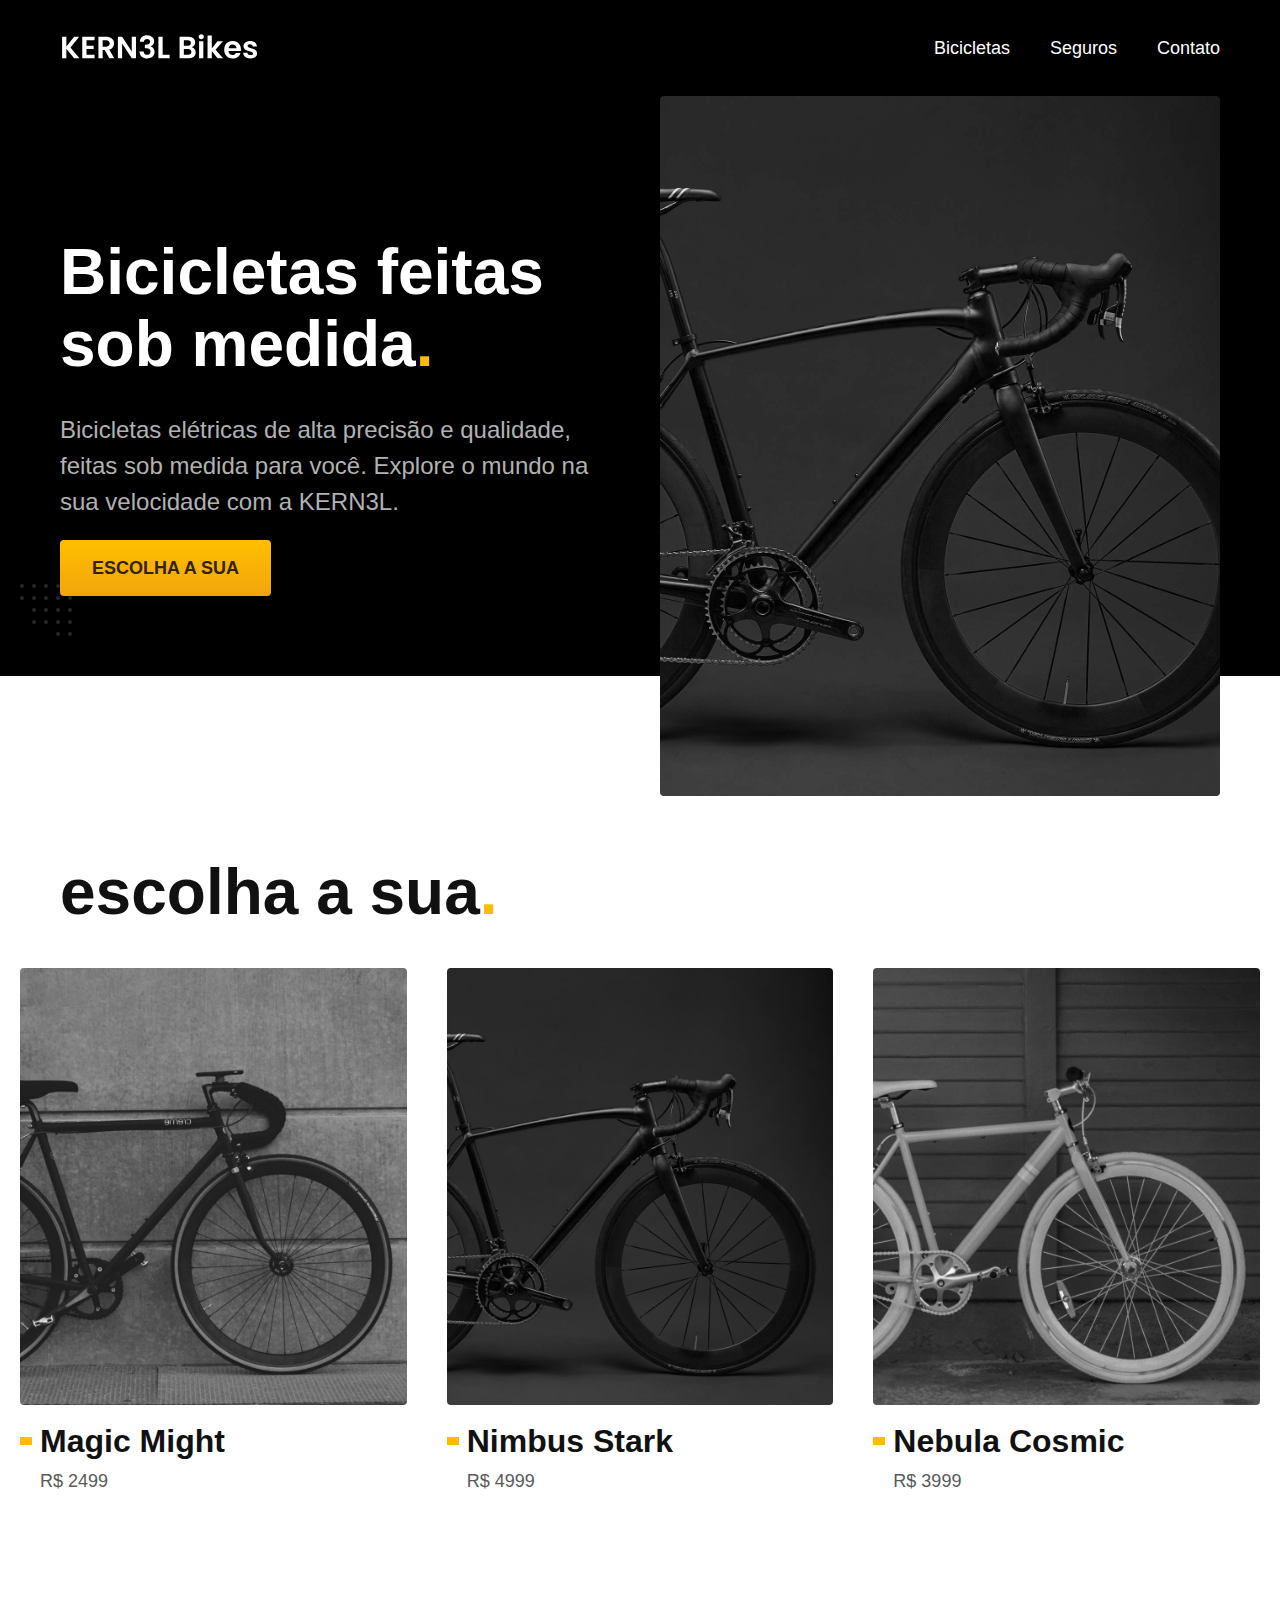
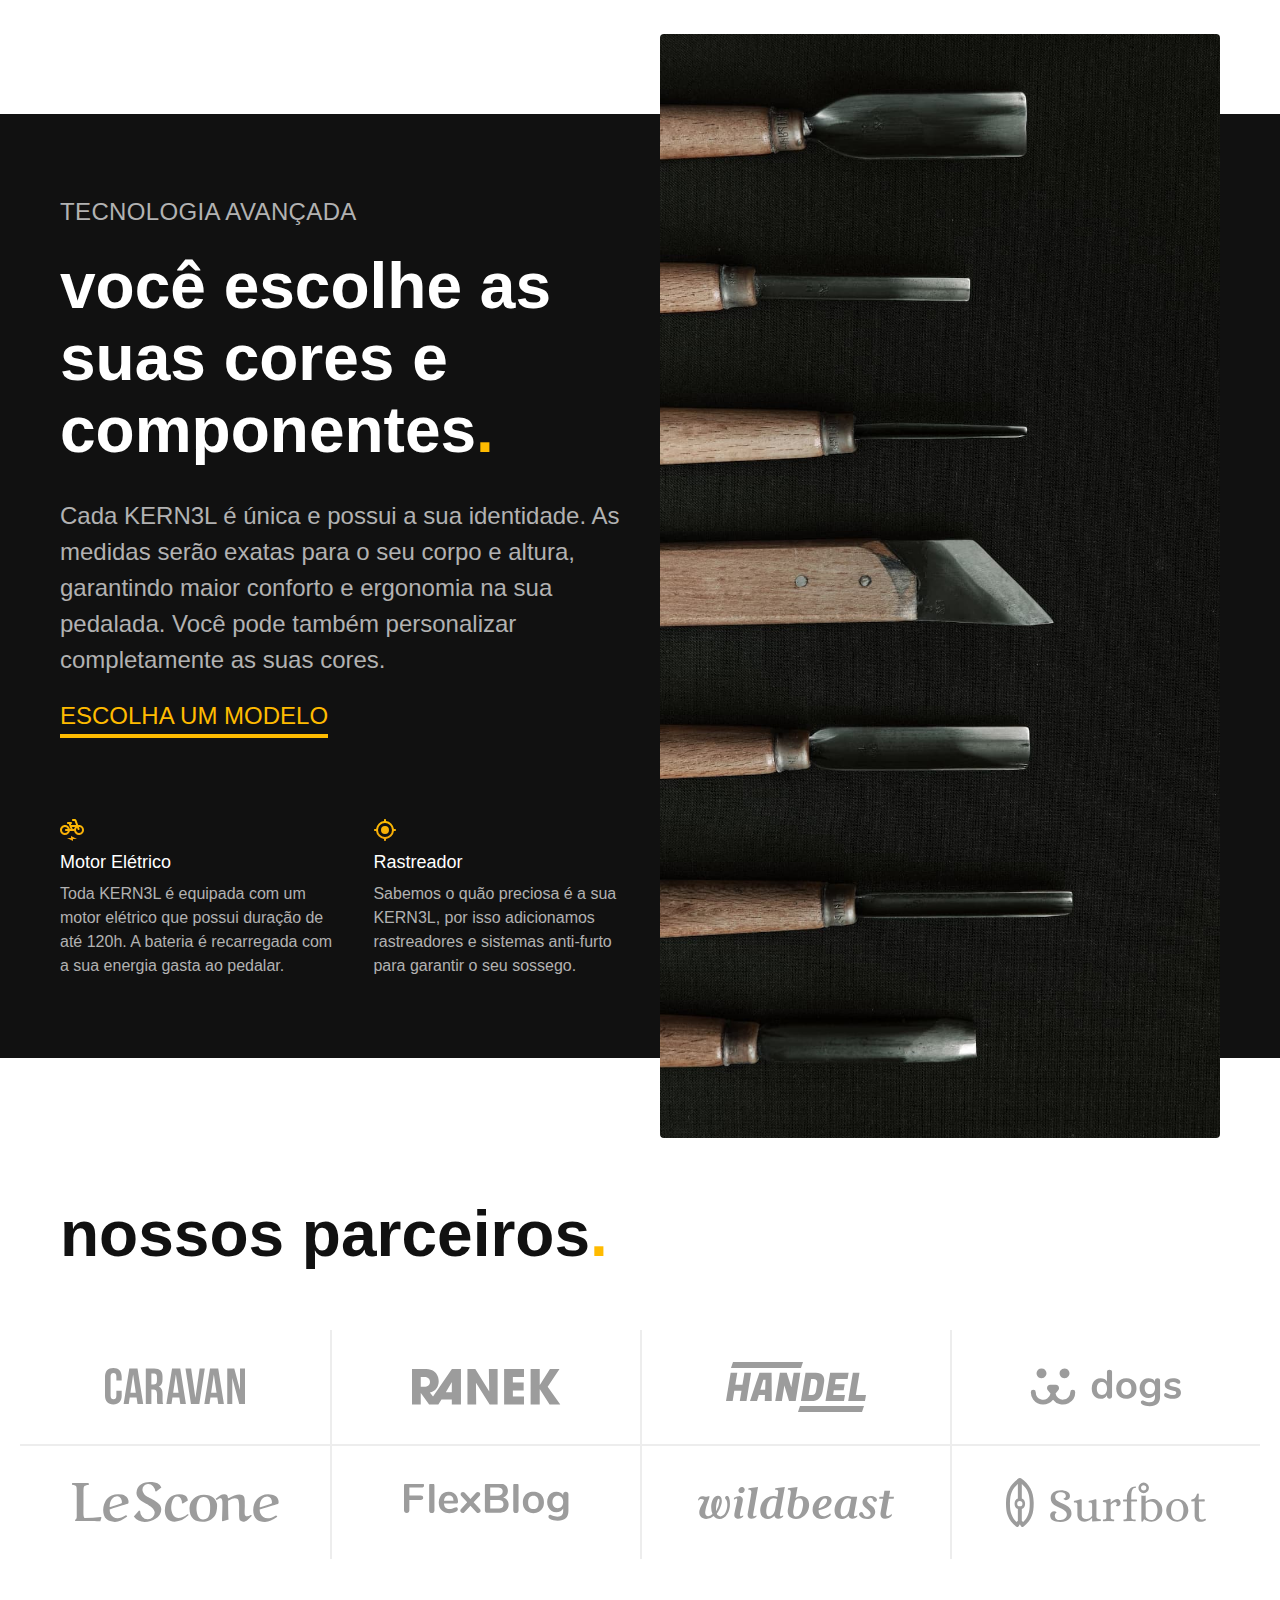
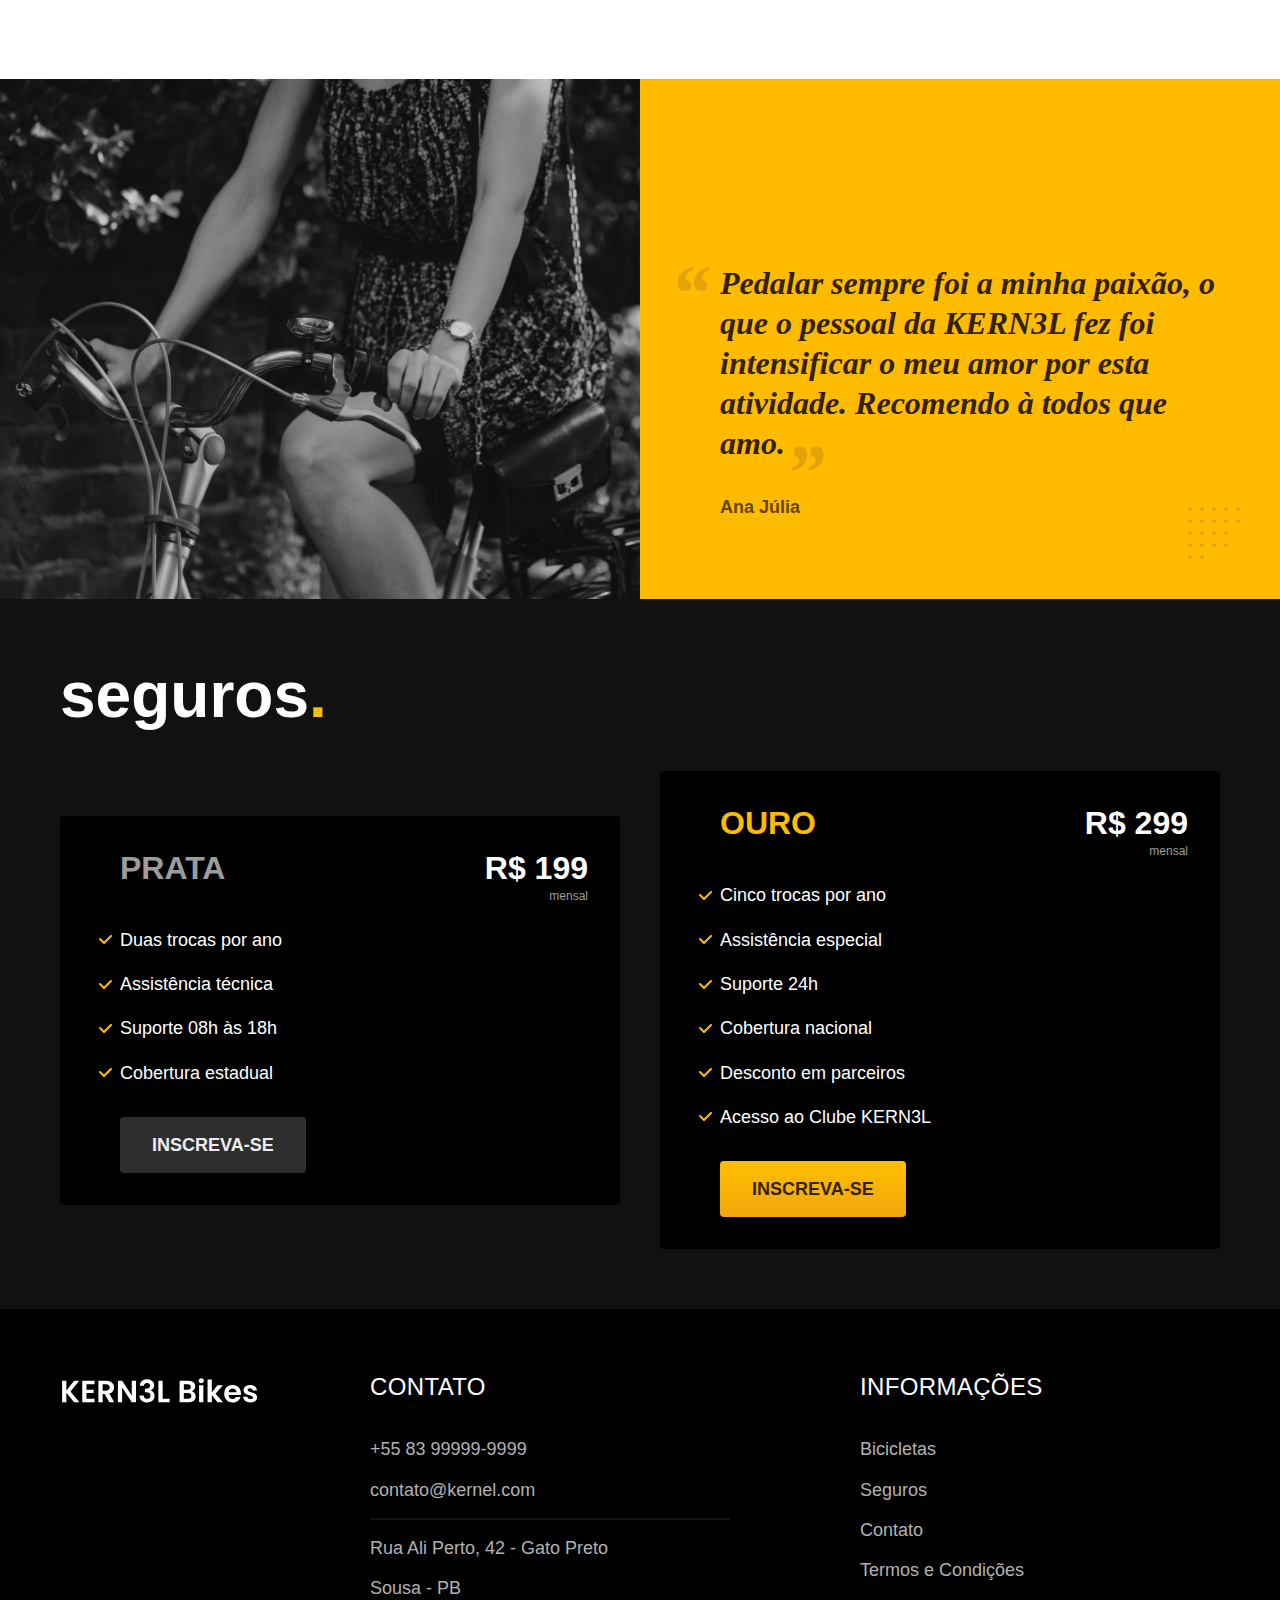
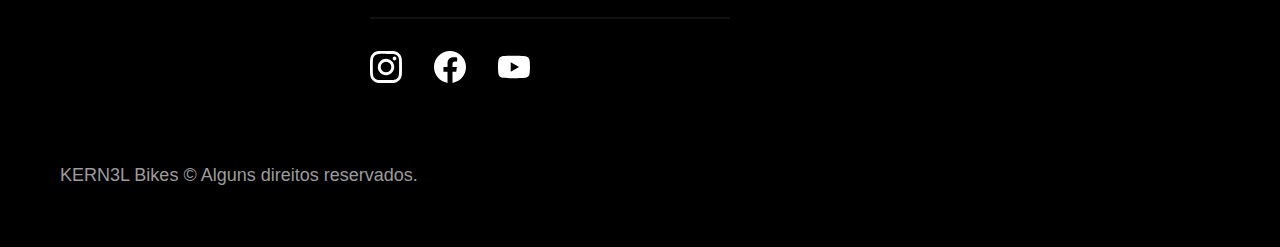
==== commit a53d3654: "v-final" ====
--- a/index.html
+++ b/index.html
@@ -157,7 +157,7 @@
 
   <footer class="footer-bg">
     <div class="footer container">
-      <img src="./img/kernel.svg" width="136" height="32" alt="kernel">
+      <img src="./img/kernel.svg" width="200" height="45" alt="kernel">
       <div class="footer-contato">
         <h3 class="font-2-l-b cor-0">Contato</h3>
         <ul class="font-2-m cor-5">
